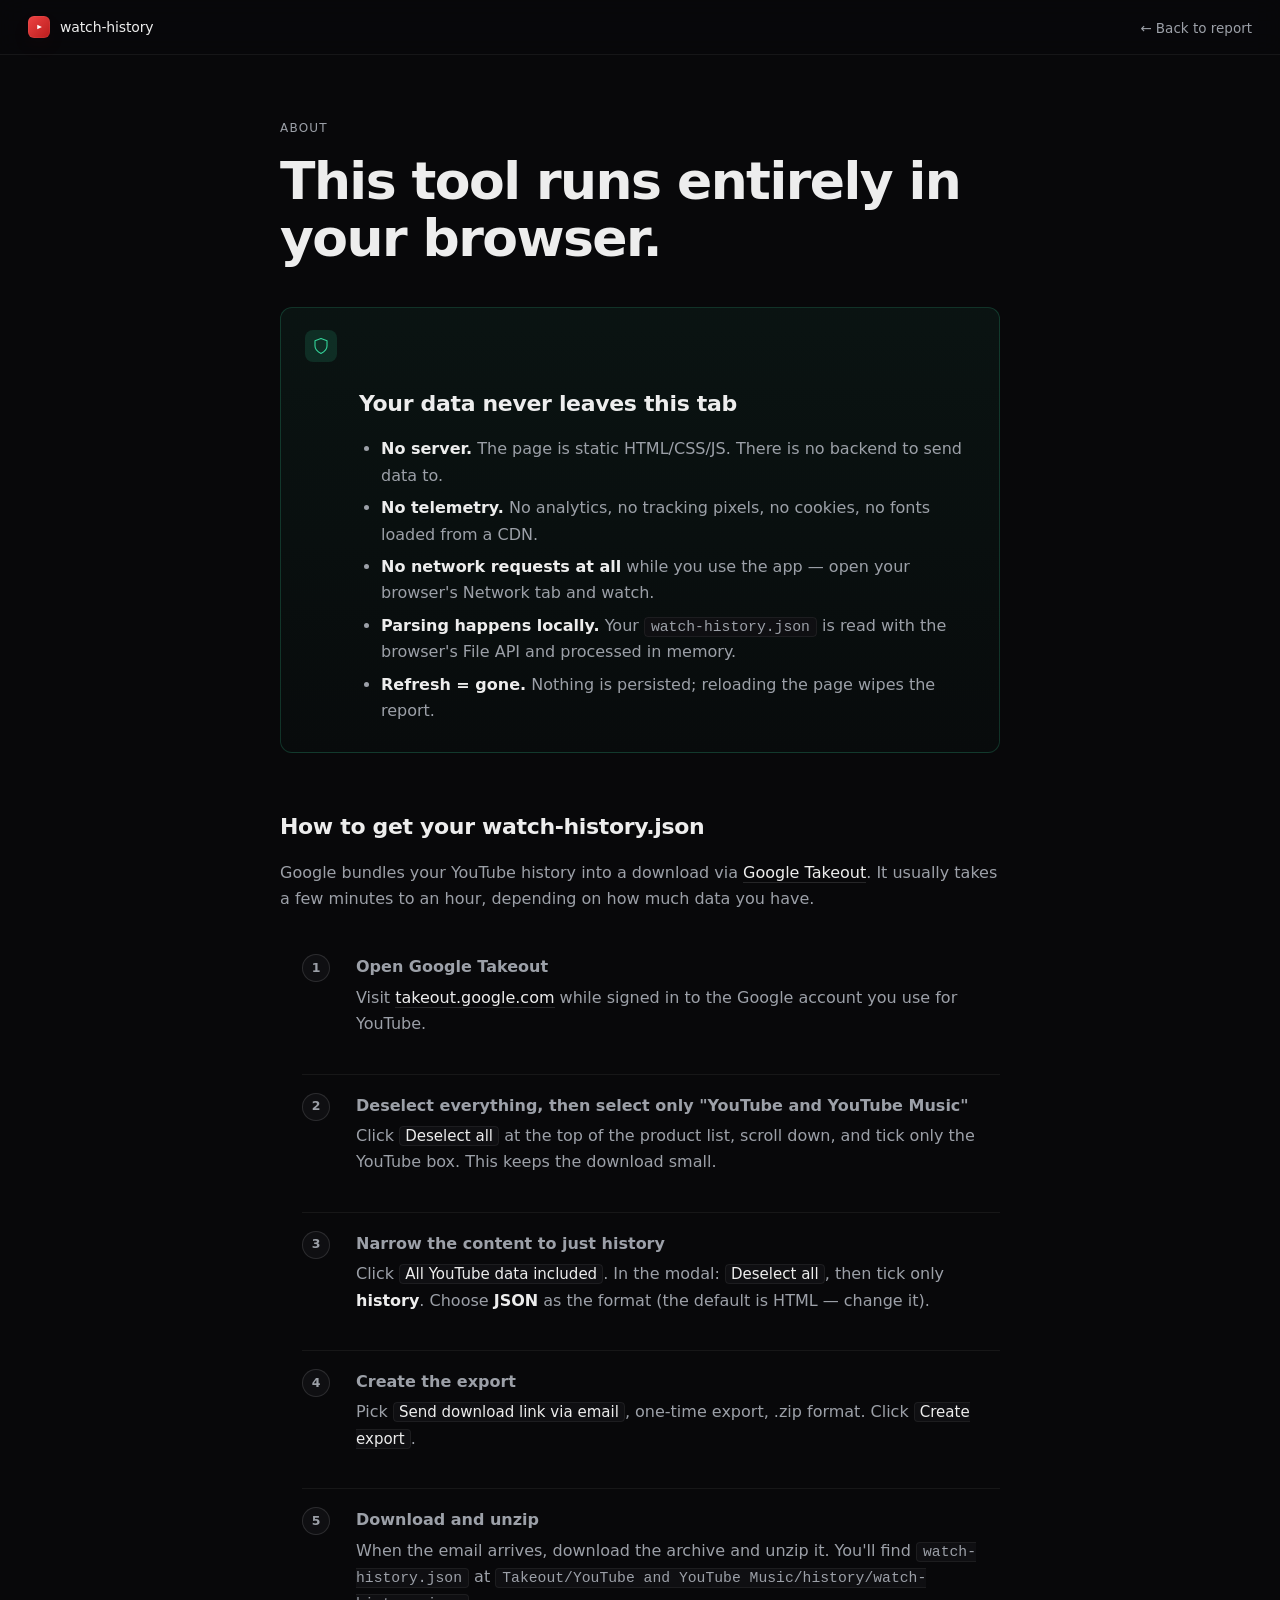
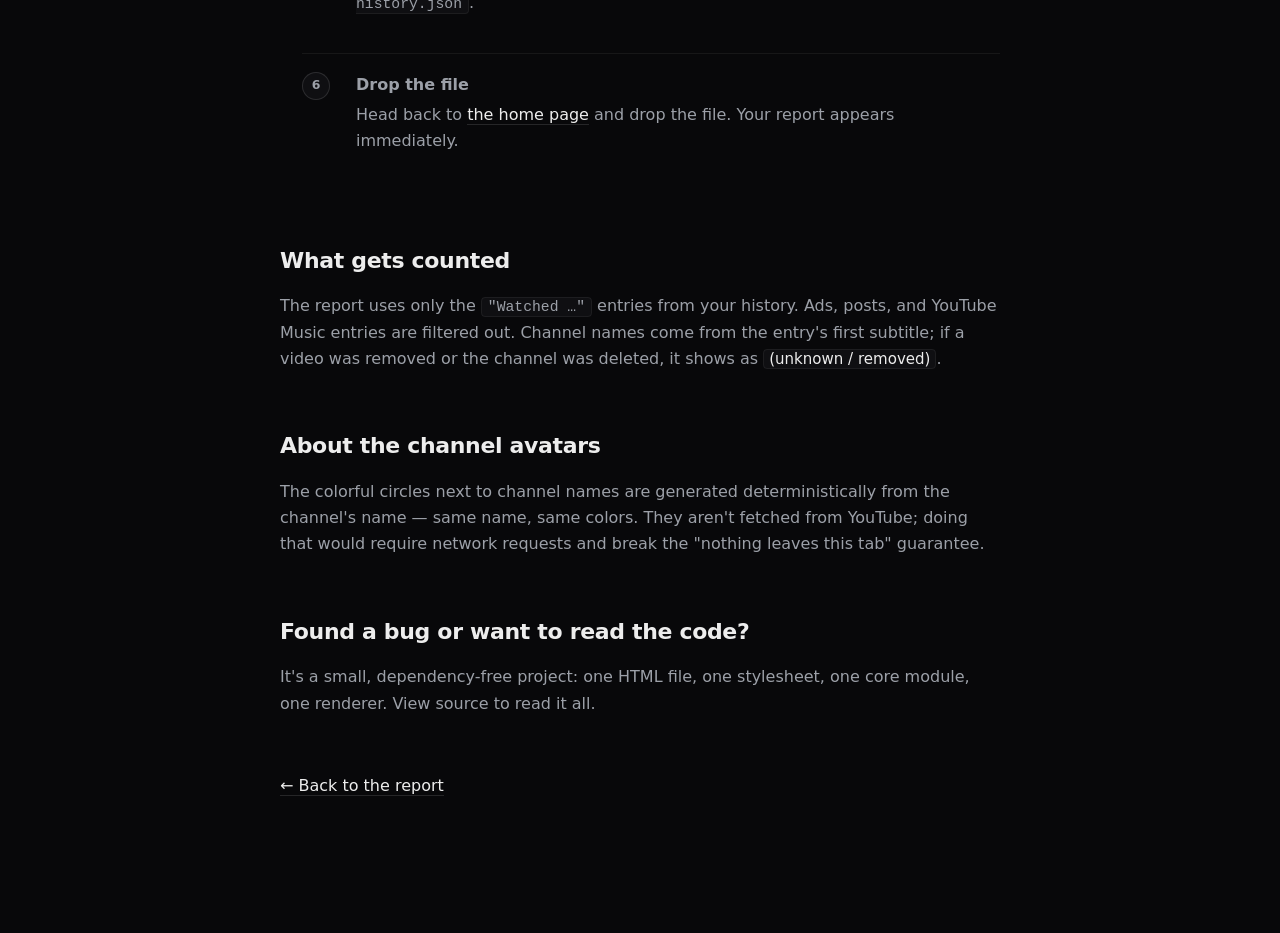
==== web/about.html @ 3d6350bc "refactor: split core from rendering, add web UI - core.js: pure stats logic (parseEntries, computeSt" ====
<!doctype html>
<html lang="en">
<head>
  <meta charset="utf-8" />
  <meta name="viewport" content="width=device-width, initial-scale=1, viewport-fit=cover" />
  <meta name="color-scheme" content="dark" />
  <title>About &amp; privacy — watch-history</title>
  <link rel="stylesheet" href="./styles.css" />
  <link rel="icon" href="data:image/svg+xml,%3Csvg xmlns='http://www.w3.org/2000/svg' viewBox='0 0 32 32'%3E%3Crect width='32' height='32' rx='8' fill='%23ef4444'/%3E%3Cpath d='M13 11l8 5-8 5z' fill='white'/%3E%3C/svg%3E" />
</head>
<body class="about-body">
  <header class="nav">
    <a class="brand" href="./index.html">
      <span class="brand-mark" aria-hidden="true"></span>
      <span class="brand-text">watch-history</span>
    </a>
    <nav>
      <a href="./index.html" class="nav-link">&larr; Back to report</a>
    </nav>
  </header>

  <main class="about-main">
    <article class="prose">
      <p class="eyebrow">About</p>
      <h1>This tool runs entirely in your browser.</h1>

      <section class="callout">
        <div class="callout-icon" aria-hidden="true">
          <svg viewBox="0 0 24 24" fill="none" stroke="currentColor" stroke-width="1.5" stroke-linecap="round" stroke-linejoin="round">
            <path d="M12 22s8-4 8-10V5l-8-3-8 3v7c0 6 8 10 8 10z" />
          </svg>
        </div>
        <div>
          <h2 class="callout-title">Your data never leaves this tab</h2>
          <ul class="callout-list">
            <li><strong>No server.</strong> The page is static HTML/CSS/JS. There is no backend to send data to.</li>
            <li><strong>No telemetry.</strong> No analytics, no tracking pixels, no cookies, no fonts loaded from a CDN.</li>
            <li><strong>No network requests at all</strong> while you use the app — open your browser's Network tab and watch.</li>
            <li><strong>Parsing happens locally.</strong> Your <code>watch-history.json</code> is read with the browser's File API and processed in memory.</li>
            <li><strong>Refresh = gone.</strong> Nothing is persisted; reloading the page wipes the report.</li>
          </ul>
        </div>
      </section>

      <h2 id="takeout">How to get your watch-history.json</h2>
      <p>Google bundles your YouTube history into a download via <a href="https://takeout.google.com/" target="_blank" rel="noopener noreferrer">Google Takeout</a>. It usually takes a few minutes to an hour, depending on how much data you have.</p>

      <ol class="steps">
        <li>
          <span class="step-num">1</span>
          <div>
            <h3>Open Google Takeout</h3>
            <p>Visit <a href="https://takeout.google.com/" target="_blank" rel="noopener noreferrer">takeout.google.com</a> while signed in to the Google account you use for YouTube.</p>
          </div>
        </li>
        <li>
          <span class="step-num">2</span>
          <div>
            <h3>Deselect everything, then select only "YouTube and YouTube Music"</h3>
            <p>Click <em>Deselect all</em> at the top of the product list, scroll down, and tick only the YouTube box. This keeps the download small.</p>
          </div>
        </li>
        <li>
          <span class="step-num">3</span>
          <div>
            <h3>Narrow the content to just history</h3>
            <p>Click <em>All YouTube data included</em>. In the modal: <em>Deselect all</em>, then tick only <strong>history</strong>. Choose <strong>JSON</strong> as the format (the default is HTML — change it).</p>
          </div>
        </li>
        <li>
          <span class="step-num">4</span>
          <div>
            <h3>Create the export</h3>
            <p>Pick <em>Send download link via email</em>, one-time export, .zip format. Click <em>Create export</em>.</p>
          </div>
        </li>
        <li>
          <span class="step-num">5</span>
          <div>
            <h3>Download and unzip</h3>
            <p>When the email arrives, download the archive and unzip it. You'll find <code>watch-history.json</code> at <code>Takeout/YouTube and YouTube Music/history/watch-history.json</code>.</p>
          </div>
        </li>
        <li>
          <span class="step-num">6</span>
          <div>
            <h3>Drop the file</h3>
            <p>Head back to <a href="./index.html">the home page</a> and drop the file. Your report appears immediately.</p>
          </div>
        </li>
      </ol>

      <h2>What gets counted</h2>
      <p>The report uses only the <code>"Watched …"</code> entries from your history. Ads, posts, and YouTube Music entries are filtered out. Channel names come from the entry's first subtitle; if a video was removed or the channel was deleted, it shows as <em>(unknown / removed)</em>.</p>

      <h2>About the channel avatars</h2>
      <p>The colorful circles next to channel names are generated deterministically from the channel's name — same name, same colors. They aren't fetched from YouTube; doing that would require network requests and break the "nothing leaves this tab" guarantee.</p>

      <h2>Found a bug or want to read the code?</h2>
      <p>It's a small, dependency-free project: one HTML file, one stylesheet, one core module, one renderer. View source to read it all.</p>

      <p class="back"><a href="./index.html">&larr; Back to the report</a></p>
    </article>
  </main>
</body>
</html>
---- web/styles.css ----
/* =========================================================================
   watch-history — dark, quiet, precise.
   ========================================================================= */

:root {
  --bg:           #08080a;
  --bg-elev:      #0f0f12;
  --bg-elev-2:    #15151a;
  --line:         rgba(255, 255, 255, 0.06);
  --line-strong:  rgba(255, 255, 255, 0.12);
  --text:         #ededed;
  --text-2:       #9ca0a8;
  --text-3:       #6a6e76;
  --accent:       #ef4444;
  --accent-soft:  rgba(239, 68, 68, 0.14);
  --accent-glow:  rgba(239, 68, 68, 0.40);
  --warm:         #f59e0b;
  --cool:         #60a5fa;
  --green:        #34d399;
  --radius-sm:    8px;
  --radius:       12px;
  --radius-lg:    18px;
  --ease:         cubic-bezier(0.22, 1, 0.36, 1);
  --ease-out:     cubic-bezier(0.16, 1, 0.3, 1);
  --font-sans:    -apple-system, "SF Pro Display", "Inter", system-ui, sans-serif;
  --font-mono:    "SF Mono", "JetBrains Mono", "Menlo", ui-monospace, monospace;
}

* { box-sizing: border-box; }
html, body { margin: 0; padding: 0; }
html { background: var(--bg); }
body {
  font-family: var(--font-sans);
  color: var(--text);
  background: var(--bg);
  -webkit-font-smoothing: antialiased;
  font-feature-settings: "ss01", "cv11";
  min-height: 100vh;
  overflow-x: hidden;
}
a { color: var(--text); text-decoration: none; border-bottom: 1px solid var(--line-strong); transition: border-color .15s var(--ease), color .15s var(--ease); }
a:hover { border-color: var(--text); color: white; }
code { font-family: var(--font-mono); font-size: 0.92em; background: var(--bg-elev); padding: 1px 6px; border-radius: 4px; border: 1px solid var(--line); }

/* =========================================================================
   Nav
   ========================================================================= */
.nav {
  position: sticky; top: 0; z-index: 50;
  display: flex; align-items: center; justify-content: space-between;
  padding: 16px 28px;
  background: color-mix(in oklab, var(--bg) 80%, transparent);
  -webkit-backdrop-filter: blur(14px) saturate(140%);
          backdrop-filter: blur(14px) saturate(140%);
  border-bottom: 1px solid var(--line);
}
.brand { display: flex; align-items: center; gap: 10px; border: 0; }
.brand:hover { color: white; }
.brand-mark {
  width: 22px; height: 22px; border-radius: 6px;
  background: linear-gradient(135deg, var(--accent) 0%, #b91c1c 100%);
  box-shadow: 0 0 0 1px rgba(255,255,255,0.05) inset, 0 8px 24px -8px var(--accent-glow);
  position: relative;
}
.brand-mark::after {
  content: ""; position: absolute; inset: 0;
  background: url("data:image/svg+xml;utf8,<svg xmlns='http://www.w3.org/2000/svg' viewBox='0 0 24 24'><path d='M9 8l8 4-8 4z' fill='white'/></svg>") center/14px no-repeat;
}
.brand-text { font-size: 14px; letter-spacing: -0.01em; font-weight: 500; color: var(--text); }
.nav-link { font-size: 13.5px; color: var(--text-2); border: 0; }
.nav-link:hover { color: var(--text); }

/* =========================================================================
   Landing
   ========================================================================= */
.landing {
  position: relative;
  min-height: calc(100vh - 56px);
  display: grid; place-items: center;
  padding: 60px 24px 80px;
  overflow: hidden;
}
.landing-inner {
  position: relative; z-index: 2;
  max-width: 640px; width: 100%;
  text-align: center;
  animation: fadeUp .8s var(--ease-out) both;
}
.eyebrow {
  font-size: 12px; letter-spacing: 0.1em; text-transform: uppercase;
  color: var(--text-3); margin: 0 0 20px;
  font-weight: 500;
}
.hero-title {
  font-size: clamp(40px, 6.5vw, 76px);
  line-height: 1.02;
  letter-spacing: -0.035em;
  font-weight: 600;
  margin: 0 0 22px;
  color: var(--text);
}
.hero-grad {
  background: linear-gradient(135deg, #fff 0%, #a3a3a3 60%, #525252 100%);
  -webkit-background-clip: text; background-clip: text;
  color: transparent;
}
.hero-sub {
  font-size: 17px; line-height: 1.55;
  color: var(--text-2);
  margin: 0 auto 40px; max-width: 460px;
}
.hint { font-size: 13.5px; color: var(--text-3); margin-top: 22px; }
.hint a { color: var(--text-2); border-color: var(--line-strong); }

.dropzone {
  position: relative;
  display: block;
  border-radius: var(--radius-lg);
  background: linear-gradient(180deg, rgba(255,255,255,0.025), rgba(255,255,255,0.005));
  border: 1px dashed var(--line-strong);
  padding: 44px 24px;
  cursor: pointer;
  transition: transform .35s var(--ease), border-color .25s var(--ease), background .25s var(--ease);
  overflow: hidden;
  isolation: isolate;
}
.dropzone:hover, .dropzone:focus-visible { outline: none; border-color: rgba(255,255,255,0.22); transform: translateY(-2px); background: linear-gradient(180deg, rgba(255,255,255,0.04), rgba(255,255,255,0.01)); }
.dropzone.is-active { border-color: var(--accent); background: linear-gradient(180deg, var(--accent-soft), rgba(239,68,68,0.03)); transform: translateY(-2px); }
.dropzone-inner { display: flex; flex-direction: column; align-items: center; gap: 14px; position: relative; z-index: 2; }
.dropzone-icon {
  width: 44px; height: 44px; border-radius: 12px;
  display: grid; place-items: center;
  background: var(--bg-elev-2);
  border: 1px solid var(--line);
  color: var(--text-2);
  transition: color .2s var(--ease), border-color .2s var(--ease), background .2s var(--ease);
}
.dropzone:hover .dropzone-icon, .dropzone.is-active .dropzone-icon { color: var(--accent); border-color: var(--accent); }
.dropzone-icon svg { width: 22px; height: 22px; }
.dropzone-text { display: flex; flex-direction: column; align-items: center; gap: 4px; }
.dropzone-text strong { font-weight: 500; font-size: 15px; color: var(--text); }
.dropzone-text span { font-size: 13.5px; color: var(--text-3); }

.dropzone-glow {
  position: absolute; inset: 0;
  background: radial-gradient(600px circle at var(--mx, 50%) var(--my, 50%), var(--accent-soft), transparent 50%);
  opacity: 0; transition: opacity .35s var(--ease);
  pointer-events: none; z-index: 1;
}
.dropzone:hover .dropzone-glow, .dropzone.is-active .dropzone-glow { opacity: 1; }

.landing-bg {
  position: absolute; inset: 0; z-index: 1;
  background:
    radial-gradient(800px 600px at 50% -10%, rgba(239,68,68,0.18), transparent 60%),
    radial-gradient(700px 500px at 50% 110%, rgba(96,165,250,0.10), transparent 60%);
  pointer-events: none;
}

/* =========================================================================
   Loading
   ========================================================================= */
.loading {
  min-height: 60vh;
  display: grid; place-items: center;
  gap: 18px;
  color: var(--text-2);
}
.spinner {
  width: 28px; height: 28px;
  border-radius: 50%;
  border: 2px solid var(--line-strong);
  border-top-color: var(--accent);
  animation: spin 0.9s linear infinite;
}
@keyframes spin { to { transform: rotate(360deg); } }

/* =========================================================================
   Full-page drag overlay
   ========================================================================= */
.drag-overlay {
  position: fixed; inset: 12px; z-index: 100;
  border-radius: var(--radius-lg);
  border: 2px dashed var(--accent);
  background: rgba(239, 68, 68, 0.06);
  -webkit-backdrop-filter: blur(2px); backdrop-filter: blur(2px);
  display: grid; place-items: center;
  pointer-events: none;
  opacity: 0;
  transition: opacity .18s var(--ease);
}
.drag-overlay.is-on { opacity: 1; pointer-events: all; }
.drag-overlay-inner { text-align: center; display: flex; flex-direction: column; align-items: center; gap: 18px; }
.drag-overlay-inner p { font-size: 18px; letter-spacing: -0.01em; color: var(--text); margin: 0; }
.drag-overlay-ring {
  width: 54px; height: 54px;
  border-radius: 50%;
  border: 2px solid var(--accent);
  position: relative;
}
.drag-overlay-ring::before, .drag-overlay-ring::after {
  content: ""; position: absolute; inset: -6px; border-radius: 50%;
  border: 2px solid var(--accent); opacity: 0.4;
  animation: pulse 1.6s var(--ease) infinite;
}
.drag-overlay-ring::after { animation-delay: 0.8s; }
@keyframes pulse {
  0%   { transform: scale(0.85); opacity: 0.5; }
  100% { transform: scale(1.6);  opacity: 0;   }
}

/* =========================================================================
   Report
   ========================================================================= */
.report {
  max-width: 1180px; margin: 0 auto;
  padding: 56px 28px 96px;
}
.report-header {
  display: flex; align-items: flex-end; justify-content: space-between;
  gap: 24px; margin-bottom: 40px;
  flex-wrap: wrap;
}
.report-title {
  font-size: clamp(26px, 4vw, 38px);
  letter-spacing: -0.025em;
  font-weight: 600;
  margin: 0;
  color: var(--text);
}
.ghost-btn {
  background: transparent;
  color: var(--text-2);
  border: 1px solid var(--line-strong);
  border-radius: var(--radius-sm);
  padding: 9px 14px;
  font-size: 13px;
  font-family: inherit;
  cursor: pointer;
  transition: all .18s var(--ease);
}
.ghost-btn:hover { color: var(--text); border-color: rgba(255,255,255,0.25); background: var(--bg-elev); }

.summary {
  display: grid;
  grid-template-columns: repeat(4, 1fr);
  gap: 14px;
  margin-bottom: 64px;
}
@media (max-width: 760px) { .summary { grid-template-columns: repeat(2, 1fr); } }

.stat {
  background: var(--bg-elev);
  border: 1px solid var(--line);
  border-radius: var(--radius);
  padding: 22px 22px 20px;
  position: relative; overflow: hidden;
  transition: border-color .2s var(--ease), transform .35s var(--ease);
}
.stat:hover { border-color: var(--line-strong); transform: translateY(-2px); }
.stat-label {
  font-size: 12px; color: var(--text-3);
  text-transform: uppercase; letter-spacing: 0.08em;
  margin: 0 0 12px;
}
.stat-value {
  font-size: clamp(28px, 3.4vw, 38px);
  font-weight: 600; letter-spacing: -0.02em;
  font-variant-numeric: tabular-nums;
  color: var(--text);
  line-height: 1;
}
.stat-unit { font-size: 14px; color: var(--text-3); margin-left: 6px; font-weight: 400; letter-spacing: 0; }
.stat-sub { font-size: 12.5px; color: var(--text-3); margin: 10px 0 0; }

/* Block */
.block { margin-bottom: 72px; }
.block-title {
  font-size: 20px; font-weight: 600; letter-spacing: -0.015em;
  margin: 0 0 4px;
}
.block-sub { color: var(--text-3); font-size: 13.5px; margin: 0 0 22px; }

.two-col { display: grid; grid-template-columns: 1fr 1fr; gap: 32px; margin-bottom: 0; }
@media (max-width: 880px) { .two-col { grid-template-columns: 1fr; } }

/* =========================================================================
   Year × month grid
   ========================================================================= */
.ym-grid {
  display: grid;
  grid-template-columns: 60px repeat(12, 1fr) 70px;
  gap: 4px;
  font-variant-numeric: tabular-nums;
  font-size: 12px;
}
.ym-cell {
  aspect-ratio: 1;
  border-radius: 5px;
  display: grid; place-items: center;
  color: rgba(255,255,255,0.85);
  background: rgba(255,255,255,0.02);
  border: 1px solid var(--line);
  cursor: default;
  transition: transform .15s var(--ease), border-color .15s var(--ease);
  min-height: 36px;
}
.ym-cell:hover { transform: scale(1.06); border-color: var(--line-strong); z-index: 2; position: relative; }
.ym-cell.empty { color: var(--text-3); opacity: 0.4; }
.ym-label, .ym-month, .ym-total {
  display: grid; place-items: center;
  color: var(--text-3); font-weight: 500;
}
.ym-label { justify-content: start; font-weight: 600; color: var(--text-2); }
.ym-total { color: var(--text); font-weight: 600; }

/* =========================================================================
   Daily heatmap (GitHub-style)
   ========================================================================= */
.heatmap-wrap { overflow-x: auto; padding-bottom: 6px; }
.heatmap {
  display: inline-grid;
  grid-template-columns: 28px repeat(var(--weeks, 53), 12px);
  grid-auto-rows: 12px;
  gap: 3px;
  font-size: 10px;
}
.heatmap-month-row { display: contents; }
.heatmap-month-label {
  grid-row: 1;
  color: var(--text-3);
  font-size: 10px;
  text-align: left;
  padding-bottom: 4px;
  height: 14px;
}
.heatmap-day-label {
  color: var(--text-3);
  font-size: 10px;
  display: grid; align-items: center;
  padding-right: 6px;
}
.heatmap-cell {
  border-radius: 2px;
  background: var(--line);
  transition: transform .12s var(--ease), filter .12s var(--ease);
  cursor: default;
}
.heatmap-cell:hover { transform: scale(1.7); z-index: 2; position: relative; filter: brightness(1.3); }
.heatmap-cell.empty { background: rgba(255,255,255,0.025); }
.heatmap-cell.l1 { background: rgba(239, 68, 68, 0.25); }
.heatmap-cell.l2 { background: rgba(239, 68, 68, 0.50); }
.heatmap-cell.l3 { background: rgba(239, 68, 68, 0.75); }
.heatmap-cell.l4 { background: rgba(239, 68, 68, 1.00); box-shadow: 0 0 8px -2px var(--accent-glow); }

.heatmap-legend {
  display: flex; align-items: center; gap: 10px;
  margin-top: 14px;
  font-size: 12px; color: var(--text-3);
}
.heatmap-legend-cells { display: flex; gap: 3px; }
.heatmap-legend-cells > span { width: 12px; height: 12px; border-radius: 2px; }

/* =========================================================================
   Hour × DoW
   ========================================================================= */
.hourdow-wrap { overflow-x: auto; }
.hourdow {
  display: inline-grid;
  grid-template-columns: 36px repeat(24, 22px);
  grid-auto-rows: 22px;
  gap: 3px;
}
.hourdow-cell {
  border-radius: 3px;
  background: var(--line);
  transition: transform .12s var(--ease);
  cursor: default;
  position: relative;
}
.hourdow-cell.empty { background: rgba(255,255,255,0.025); }
.hourdow-cell.l1 { background: rgba(239, 68, 68, 0.25); }
.hourdow-cell.l2 { background: rgba(239, 68, 68, 0.50); }
.hourdow-cell.l3 { background: rgba(239, 68, 68, 0.75); }
.hourdow-cell.l4 { background: rgba(239, 68, 68, 1.00); box-shadow: 0 0 8px -2px var(--accent-glow); }
.hourdow-cell:hover { transform: scale(1.25); z-index: 2; }
.hourdow-label, .hourdow-hour {
  color: var(--text-3); font-size: 10.5px;
  display: grid; place-items: center;
}
.hourdow-label { justify-content: end; padding-right: 8px; }

/* =========================================================================
   Channel list
   ========================================================================= */
.channel-list { list-style: none; padding: 0; margin: 0; display: flex; flex-direction: column; gap: 6px; }
.channel-row {
  display: grid;
  grid-template-columns: 28px 1fr auto;
  gap: 14px;
  align-items: center;
  padding: 10px 12px;
  border-radius: 10px;
  background: transparent;
  transition: background .15s var(--ease);
  position: relative;
}
.channel-row:hover { background: var(--bg-elev); }
.avatar {
  width: 28px; height: 28px; border-radius: 50%;
  display: grid; place-items: center;
  font-size: 11px; font-weight: 600; letter-spacing: 0.02em;
  color: white;
  flex-shrink: 0;
  box-shadow: 0 0 0 1px rgba(255,255,255,0.06) inset;
}
.channel-meta { min-width: 0; display: flex; flex-direction: column; gap: 4px; }
.channel-name {
  font-size: 13.5px;
  white-space: nowrap; overflow: hidden; text-overflow: ellipsis;
  color: var(--text);
}
.channel-name a { color: inherit; border: 0; }
.channel-name a:hover { color: white; }
.channel-bar {
  height: 4px; border-radius: 2px;
  background: var(--line);
  overflow: hidden;
}
.channel-bar-fill {
  display: block; height: 100%;
  background: linear-gradient(90deg, var(--accent), #fb923c);
  border-radius: 2px;
  width: 0;
  transition: width .8s var(--ease-out);
}
.channel-count {
  font-variant-numeric: tabular-nums;
  font-size: 13px;
  color: var(--text-2);
  font-weight: 500;
}

/* =========================================================================
   Rewatched list
   ========================================================================= */
.rewatched-list { list-style: none; padding: 0; margin: 0; display: flex; flex-direction: column; gap: 4px; }
.rewatched-row {
  display: grid;
  grid-template-columns: 40px 28px 1fr auto;
  align-items: center;
  gap: 14px;
  padding: 10px 12px;
  border-radius: 10px;
  transition: background .15s var(--ease);
}
.rewatched-row:hover { background: var(--bg-elev); }
.rewatched-count {
  font-variant-numeric: tabular-nums;
  font-size: 16px; font-weight: 600;
  color: var(--text);
  text-align: right;
}
.rewatched-meta { min-width: 0; }
.rewatched-title {
  font-size: 13.5px;
  white-space: nowrap; overflow: hidden; text-overflow: ellipsis;
  color: var(--text);
}
.rewatched-title a { color: inherit; border: 0; }
.rewatched-title a:hover { color: white; }
.rewatched-channel {
  font-size: 12px; color: var(--text-3);
  margin-top: 2px;
  white-space: nowrap; overflow: hidden; text-overflow: ellipsis;
}
.rewatched-span {
  font-size: 11.5px; color: var(--text-3);
  font-variant-numeric: tabular-nums;
  white-space: nowrap;
}

/* =========================================================================
   Play buckets
   ========================================================================= */
.play-buckets { display: flex; flex-direction: column; gap: 10px; }
.bucket-row {
  display: grid;
  grid-template-columns: 200px 1fr 90px;
  gap: 18px;
  align-items: center;
  padding: 12px 14px;
  background: var(--bg-elev);
  border: 1px solid var(--line);
  border-radius: 10px;
  transition: border-color .2s var(--ease);
}
.bucket-row:hover { border-color: var(--line-strong); }
.bucket-label { font-size: 13.5px; color: var(--text); }
.bucket-bar {
  height: 8px; border-radius: 4px; background: var(--line);
  overflow: hidden; position: relative;
}
.bucket-bar-fill {
  position: absolute; inset: 0; right: auto;
  background: linear-gradient(90deg, var(--accent), #fb923c);
  border-radius: 4px;
  width: 0;
  transition: width 1s var(--ease-out);
}
.bucket-num { text-align: right; font-variant-numeric: tabular-nums; font-size: 13px; color: var(--text-2); }
.bucket-num strong { color: var(--text); font-weight: 600; }
@media (max-width: 700px) {
  .bucket-row { grid-template-columns: 1fr 80px; }
  .bucket-bar { grid-column: 1 / -1; order: 3; }
  .bucket-label { order: 1; }
  .bucket-num { order: 2; }
}

/* =========================================================================
   Extras
   ========================================================================= */
.extras {
  display: grid;
  grid-template-columns: repeat(auto-fit, minmax(220px, 1fr));
  gap: 14px;
}
.extra {
  padding: 18px 20px;
  background: var(--bg-elev);
  border: 1px solid var(--line);
  border-radius: var(--radius);
}
.extra-label { font-size: 12px; color: var(--text-3); text-transform: uppercase; letter-spacing: 0.08em; margin: 0 0 10px; }
.extra-value { font-size: 22px; font-weight: 600; letter-spacing: -0.015em; font-variant-numeric: tabular-nums; }
.extra-sub { font-size: 12px; color: var(--text-3); margin-top: 4px; }

/* =========================================================================
   Footer
   ========================================================================= */
.report-footer { text-align: center; color: var(--text-3); font-size: 12.5px; padding: 24px 0 0; border-top: 1px solid var(--line); margin-top: 48px; }
.report-footer a { color: var(--text-2); border: 0; }
.report-footer a:hover { color: var(--text); }

/* =========================================================================
   Reveal-on-mount animation (staggered)
   ========================================================================= */
.reveal { opacity: 0; transform: translateY(12px); animation: fadeUp .7s var(--ease-out) forwards; }
.reveal:nth-child(1) { animation-delay: 0.00s; }
.reveal:nth-child(2) { animation-delay: 0.07s; }
.reveal:nth-child(3) { animation-delay: 0.14s; }
.reveal:nth-child(4) { animation-delay: 0.21s; }
.reveal:nth-child(5) { animation-delay: 0.28s; }
.reveal:nth-child(6) { animation-delay: 0.35s; }
.reveal:nth-child(7) { animation-delay: 0.42s; }
.reveal:nth-child(8) { animation-delay: 0.49s; }
.reveal:nth-child(9) { animation-delay: 0.56s; }
.reveal:nth-child(10){ animation-delay: 0.63s; }

@keyframes fadeUp {
  from { opacity: 0; transform: translateY(12px); }
  to   { opacity: 1; transform: translateY(0);    }
}

@media (prefers-reduced-motion: reduce) {
  .reveal, .landing-inner { animation: none !important; opacity: 1; transform: none; }
  .spinner { animation-duration: 2s; }
  .drag-overlay-ring::before, .drag-overlay-ring::after { animation: none; }
  * { transition-duration: 0.01ms !important; }
}

/* =========================================================================
   Tooltip
   ========================================================================= */
.tip {
  position: fixed; z-index: 200;
  pointer-events: none;
  background: var(--bg-elev-2);
  color: var(--text);
  border: 1px solid var(--line-strong);
  border-radius: 8px;
  padding: 8px 10px;
  font-size: 12px;
  font-variant-numeric: tabular-nums;
  box-shadow: 0 16px 40px -12px rgba(0,0,0,0.6);
  opacity: 0;
  transform: translate(-50%, -130%);
  transition: opacity .12s var(--ease);
  white-space: nowrap;
}
.tip.is-on { opacity: 1; }

/* =========================================================================
   About page
   ========================================================================= */
.about-body { background: var(--bg); }
.about-main { padding: 64px 28px 120px; }
.prose {
  max-width: 720px; margin: 0 auto;
  color: var(--text);
  font-size: 16px; line-height: 1.65;
}
.prose h1 {
  font-size: clamp(34px, 5vw, 52px);
  letter-spacing: -0.03em; font-weight: 600;
  line-height: 1.1; margin: 0 0 40px;
}
.prose h2 {
  font-size: 22px; font-weight: 600; letter-spacing: -0.015em;
  margin: 56px 0 14px;
}
.prose h3 { font-size: 16px; font-weight: 600; margin: 0 0 4px; }
.prose p { color: var(--text-2); margin: 0 0 14px; }
.prose ul, .prose ol { color: var(--text-2); padding-left: 22px; }
.prose li { margin: 4px 0; }
.prose strong { color: var(--text); font-weight: 600; }
.prose em { color: var(--text); font-style: normal; background: var(--bg-elev); padding: 0 5px; border-radius: 4px; border: 1px solid var(--line); font-size: 0.94em; }
.prose .back { margin-top: 56px; }

.callout {
  display: grid; grid-template-columns: 36px 1fr; gap: 18px;
  background: linear-gradient(180deg, rgba(52, 211, 153, 0.06), rgba(52, 211, 153, 0.02));
  border: 1px solid rgba(52, 211, 153, 0.20);
  border-radius: var(--radius);
  padding: 22px 24px;
  margin: 32px 0 40px;
}
.callout-icon {
  width: 32px; height: 32px; border-radius: 8px;
  background: rgba(52, 211, 153, 0.14);
  display: grid; place-items: center;
  color: var(--green);
}
.callout-icon svg { width: 18px; height: 18px; }
.callout-title { margin: 0 0 10px; font-size: 17px; font-weight: 600; }
.callout-list { margin: 0; padding-left: 18px; }
.callout-list li { margin: 6px 0; }

.steps { list-style: none; padding: 0; counter-reset: step; margin: 24px 0; }
.steps > li {
  display: grid; grid-template-columns: 36px 1fr;
  gap: 18px;
  padding: 18px 0;
  border-top: 1px solid var(--line);
}
.steps > li:first-child { border-top: 0; }
.step-num {
  width: 28px; height: 28px; border-radius: 50%;
  display: grid; place-items: center;
  border: 1px solid var(--line-strong);
  background: var(--bg-elev);
  font-size: 12.5px; font-weight: 600;
  color: var(--text-2);
  font-variant-numeric: tabular-nums;
}
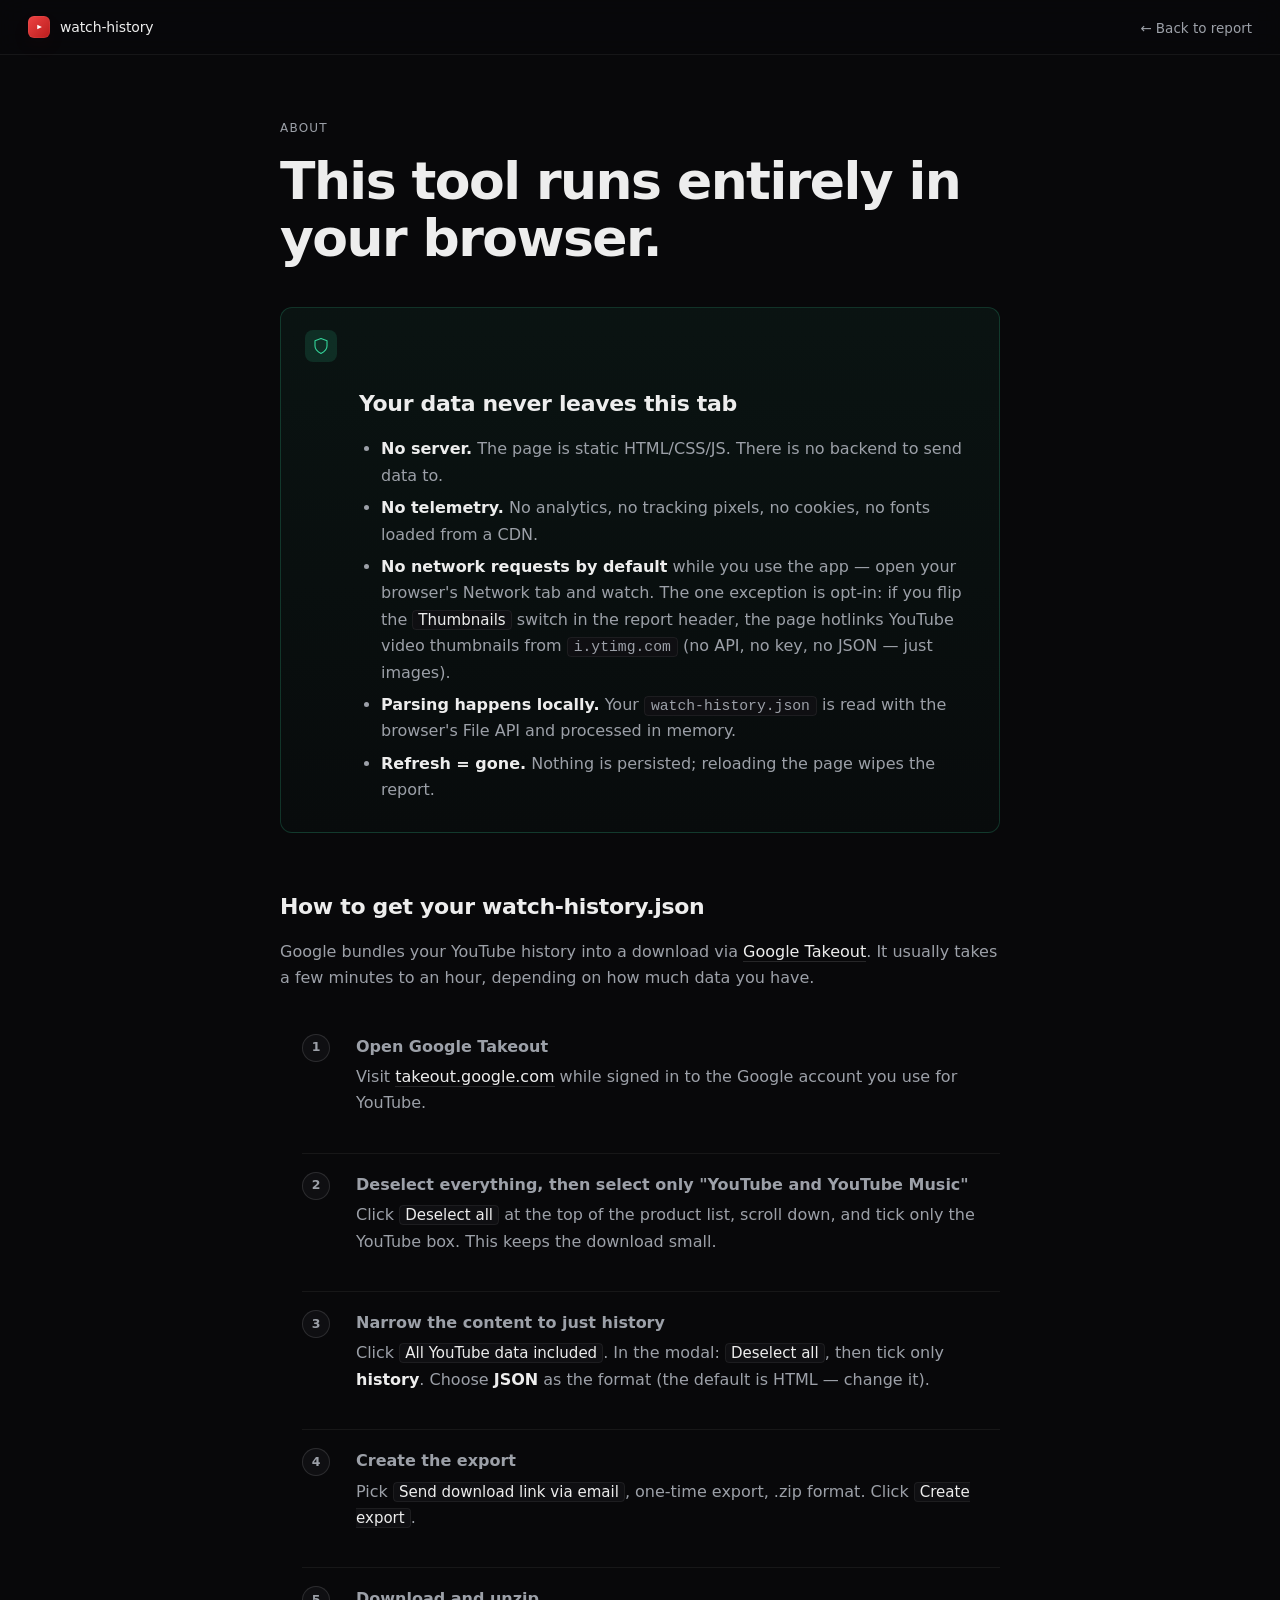
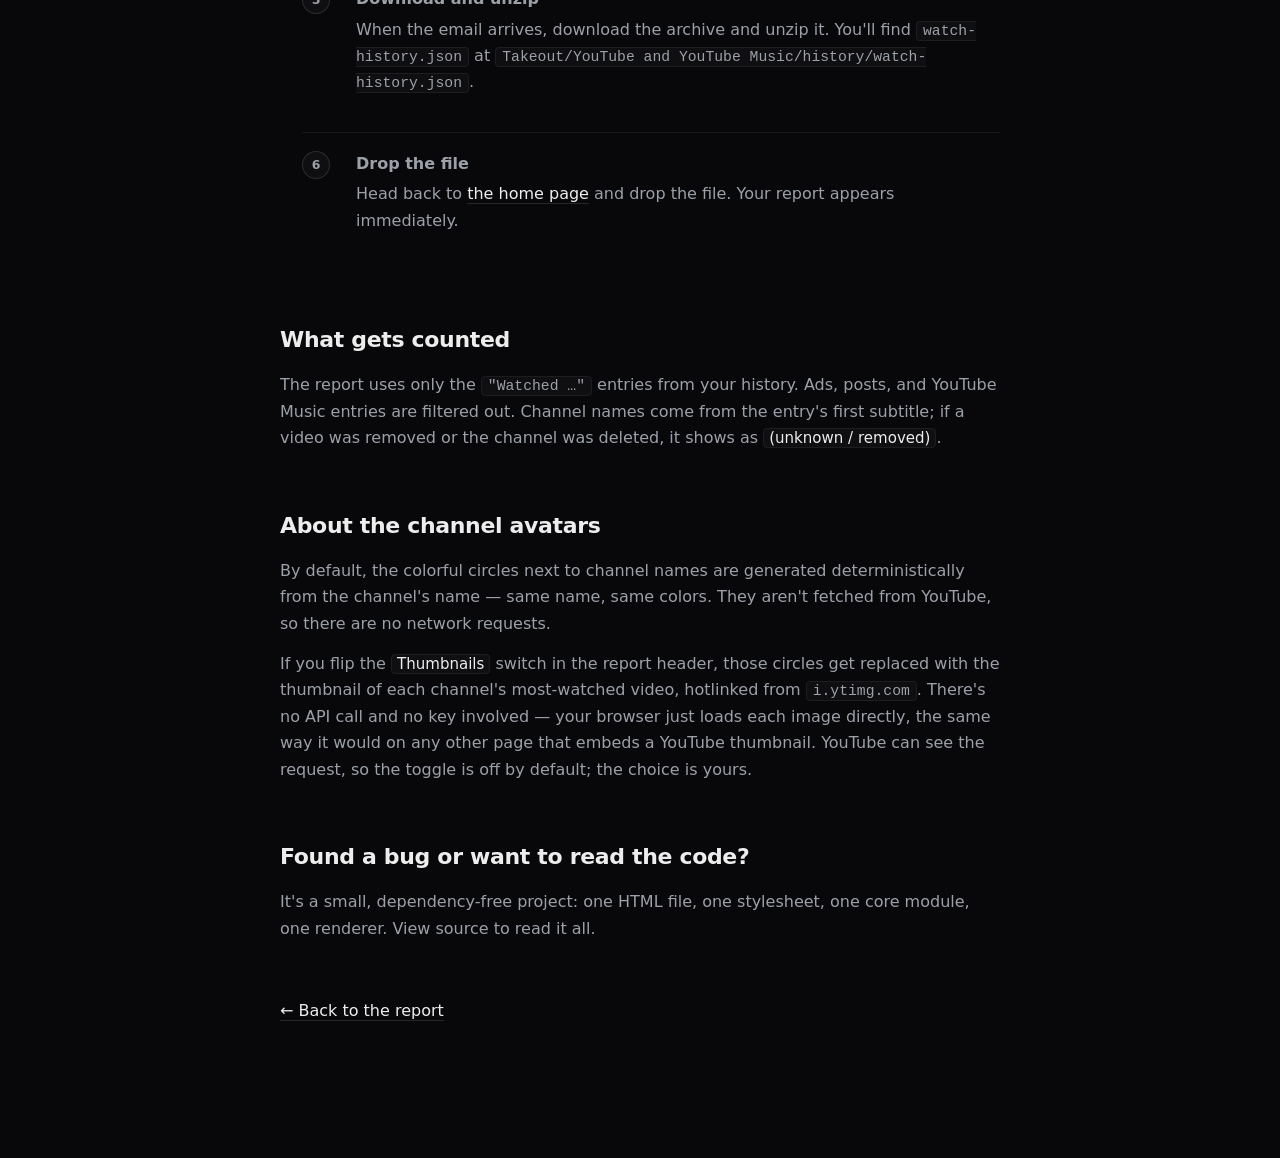
==== commit 0050a9bb: "feat(web): opt-in thumbnail toggle (off by default) Channel-avatar thumbnails (hotlinked from i.ytim" ====
--- a/web/about.html
+++ b/web/about.html
@@ -35,7 +35,7 @@
           <ul class="callout-list">
             <li><strong>No server.</strong> The page is static HTML/CSS/JS. There is no backend to send data to.</li>
             <li><strong>No telemetry.</strong> No analytics, no tracking pixels, no cookies, no fonts loaded from a CDN.</li>
-            <li><strong>No network requests at all</strong> while you use the app — open your browser's Network tab and watch.</li>
+            <li><strong>No network requests by default</strong> while you use the app — open your browser's Network tab and watch. The one exception is opt-in: if you flip the <em>Thumbnails</em> switch in the report header, the page hotlinks YouTube video thumbnails from <code>i.ytimg.com</code> (no API, no key, no JSON — just images).</li>
             <li><strong>Parsing happens locally.</strong> Your <code>watch-history.json</code> is read with the browser's File API and processed in memory.</li>
             <li><strong>Refresh = gone.</strong> Nothing is persisted; reloading the page wipes the report.</li>
           </ul>
@@ -94,7 +94,8 @@
       <p>The report uses only the <code>"Watched …"</code> entries from your history. Ads, posts, and YouTube Music entries are filtered out. Channel names come from the entry's first subtitle; if a video was removed or the channel was deleted, it shows as <em>(unknown / removed)</em>.</p>
 
       <h2>About the channel avatars</h2>
-      <p>The colorful circles next to channel names are generated deterministically from the channel's name — same name, same colors. They aren't fetched from YouTube; doing that would require network requests and break the "nothing leaves this tab" guarantee.</p>
+      <p>By default, the colorful circles next to channel names are generated deterministically from the channel's name — same name, same colors. They aren't fetched from YouTube, so there are no network requests.</p>
+      <p>If you flip the <em>Thumbnails</em> switch in the report header, those circles get replaced with the thumbnail of each channel's most-watched video, hotlinked from <code>i.ytimg.com</code>. There's no API call and no key involved — your browser just loads each image directly, the same way it would on any other page that embeds a YouTube thumbnail. YouTube can see the request, so the toggle is off by default; the choice is yours.</p>
 
       <h2>Found a bug or want to read the code?</h2>
       <p>It's a small, dependency-free project: one HTML file, one stylesheet, one core module, one renderer. View source to read it all.</p>
--- a/web/styles.css
+++ b/web/styles.css
@@ -28,6 +28,7 @@
 
 * { box-sizing: border-box; }
 html, body { margin: 0; padding: 0; }
+[hidden] { display: none !important; } /* beat class selectors below */
 html { background: var(--bg); }
 body {
   font-family: var(--font-sans);
@@ -141,6 +142,17 @@
 .dropzone-text strong { font-weight: 500; font-size: 15px; color: var(--text); }
 .dropzone-text span { font-size: 13.5px; color: var(--text-3); }
 
+/* Hide the file input visually but keep it interactable so the label
+   can natively forward clicks. `hidden`/`display:none` breaks the
+   picker in some browsers, especially Safari. */
+.visually-hidden {
+  position: absolute !important;
+  width: 1px; height: 1px;
+  padding: 0; margin: -1px;
+  overflow: hidden; clip: rect(0,0,0,0);
+  white-space: nowrap; border: 0;
+}
+
 .dropzone-glow {
   position: absolute; inset: 0;
   background: radial-gradient(600px circle at var(--mx, 50%) var(--my, 50%), var(--accent-soft), transparent 50%);
@@ -241,6 +253,55 @@
 }
 .ghost-btn:hover { color: var(--text); border-color: rgba(255,255,255,0.25); background: var(--bg-elev); }
 
+.report-actions {
+  display: flex; align-items: center; gap: 14px;
+  flex-wrap: wrap;
+}
+.toggle {
+  display: inline-flex; align-items: center; gap: 8px;
+  cursor: pointer;
+  user-select: none;
+  font-size: 13px;
+  color: var(--text-2);
+}
+.toggle:hover { color: var(--text); }
+.toggle-input {
+  position: absolute;
+  opacity: 0; pointer-events: none;
+  width: 0; height: 0;
+}
+.toggle-track {
+  position: relative;
+  width: 34px; height: 20px;
+  border-radius: 999px;
+  background: var(--line);
+  border: 1px solid var(--line-strong);
+  transition: background .18s var(--ease), border-color .18s var(--ease);
+  flex-shrink: 0;
+}
+.toggle-thumb {
+  position: absolute;
+  top: 1px; left: 1px;
+  width: 16px; height: 16px;
+  border-radius: 50%;
+  background: var(--text-2);
+  transition: transform .18s var(--ease), background .18s var(--ease);
+  box-shadow: 0 1px 2px rgba(0,0,0,0.4);
+}
+.toggle-input:checked + .toggle-track {
+  background: var(--accent);
+  border-color: var(--accent);
+}
+.toggle-input:checked + .toggle-track .toggle-thumb {
+  transform: translateX(14px);
+  background: white;
+}
+.toggle-input:focus-visible + .toggle-track {
+  outline: 2px solid var(--accent);
+  outline-offset: 2px;
+}
+.toggle-label { white-space: nowrap; }
+
 .summary {
   display: grid;
   grid-template-columns: repeat(4, 1fr);
@@ -288,6 +349,11 @@
    Year × month grid
    ========================================================================= */
 .ym-grid {
+  display: flex;
+  flex-direction: column;
+  gap: 14px;
+}
+.ym-grid-inner {
   display: grid;
   grid-template-columns: 60px repeat(12, 1fr) 70px;
   gap: 4px;
@@ -413,6 +479,15 @@
   color: white;
   flex-shrink: 0;
   box-shadow: 0 0 0 1px rgba(255,255,255,0.06) inset;
+  position: relative;
+  overflow: hidden;
+}
+.avatar-initials { grid-area: 1 / 1; }
+.avatar-img {
+  grid-area: 1 / 1;
+  width: 100%; height: 100%;
+  object-fit: cover;
+  display: block;
 }
 .channel-meta { min-width: 0; display: flex; flex-direction: column; gap: 4px; }
 .channel-name {
@@ -483,19 +558,36 @@
 /* =========================================================================
    Play buckets
    ========================================================================= */
-.play-buckets { display: flex; flex-direction: column; gap: 10px; }
+.play-master-detail {
+  display: grid;
+  grid-template-columns: minmax(0, 1fr) minmax(0, 1.1fr);
+  gap: 18px;
+  align-items: start;
+}
+.play-master {
+  list-style: none; margin: 0; padding: 0;
+  display: flex; flex-direction: column; gap: 10px;
+}
 .bucket-row {
   display: grid;
-  grid-template-columns: 200px 1fr 90px;
+  grid-template-columns: 180px 1fr 150px;
   gap: 18px;
   align-items: center;
   padding: 12px 14px;
   background: var(--bg-elev);
   border: 1px solid var(--line);
   border-radius: 10px;
-  transition: border-color .2s var(--ease);
+  cursor: pointer;
+  transition: border-color .2s var(--ease), background .2s var(--ease), transform .15s var(--ease);
 }
 .bucket-row:hover { border-color: var(--line-strong); }
+.bucket-row:focus-visible { outline: 2px solid var(--accent); outline-offset: 2px; }
+.bucket-row.is-selected {
+  border-color: var(--accent);
+  background: linear-gradient(90deg, rgba(239,68,68,0.08), transparent 60%);
+}
+.bucket-row.is-empty { cursor: default; opacity: 0.55; }
+.bucket-row.is-empty:hover { border-color: var(--line); }
 .bucket-label { font-size: 13.5px; color: var(--text); }
 .bucket-bar {
   height: 8px; border-radius: 4px; background: var(--line);
@@ -510,8 +602,67 @@
 }
 .bucket-num { text-align: right; font-variant-numeric: tabular-nums; font-size: 13px; color: var(--text-2); }
 .bucket-num strong { color: var(--text); font-weight: 600; }
+
+.play-detail {
+  background: var(--bg-elev);
+  border: 1px solid var(--line);
+  border-radius: 12px;
+  padding: 16px;
+  position: sticky; top: 16px;
+  height: 480px;
+  overflow: auto;
+}
+.play-detail-hint {
+  color: var(--text-3);
+  font-size: 13px;
+  margin: 0;
+  display: grid; place-items: center;
+  height: 100%;
+  text-align: center;
+}
+.play-detail-head { margin-bottom: 12px; }
+.play-detail-title { font-size: 14px; font-weight: 600; margin: 0 0 4px; color: var(--text); }
+.play-detail-sub { font-size: 12px; color: var(--text-3); margin: 0; }
+.play-detail-list {
+  list-style: none; margin: 0; padding: 0;
+  display: flex; flex-direction: column;
+}
+.play-detail-row {
+  display: grid;
+  grid-template-columns: 42px 28px minmax(0, 1fr);
+  gap: 10px;
+  align-items: center;
+  padding: 6px 4px;
+  border-top: 1px solid var(--line);
+}
+.play-detail-row:first-child { border-top: 0; }
+.play-detail-count {
+  text-align: right;
+  font-variant-numeric: tabular-nums;
+  font-weight: 600;
+  color: var(--text);
+  font-size: 13px;
+}
+.play-detail-meta { min-width: 0; display: flex; flex-direction: column; gap: 2px; }
+.play-detail-vtitle {
+  font-size: 13px; color: var(--text);
+  white-space: nowrap; overflow: hidden; text-overflow: ellipsis;
+}
+.play-detail-vtitle a { color: inherit; border: 0; }
+.play-detail-vtitle a:hover { color: white; }
+.play-detail-channel {
+  font-size: 11.5px; color: var(--text-3);
+  white-space: nowrap; overflow: hidden; text-overflow: ellipsis;
+}
+.play-detail-channel a { color: inherit; border: 0; }
+.play-detail-channel a:hover { color: var(--text-2); }
+
+@media (max-width: 900px) {
+  .play-master-detail { grid-template-columns: 1fr; }
+  .play-detail { position: static; height: 420px; }
+}
 @media (max-width: 700px) {
-  .bucket-row { grid-template-columns: 1fr 80px; }
+  .bucket-row { grid-template-columns: 1fr 100px; }
   .bucket-bar { grid-column: 1 / -1; order: 3; }
   .bucket-label { order: 1; }
   .bucket-num { order: 2; }
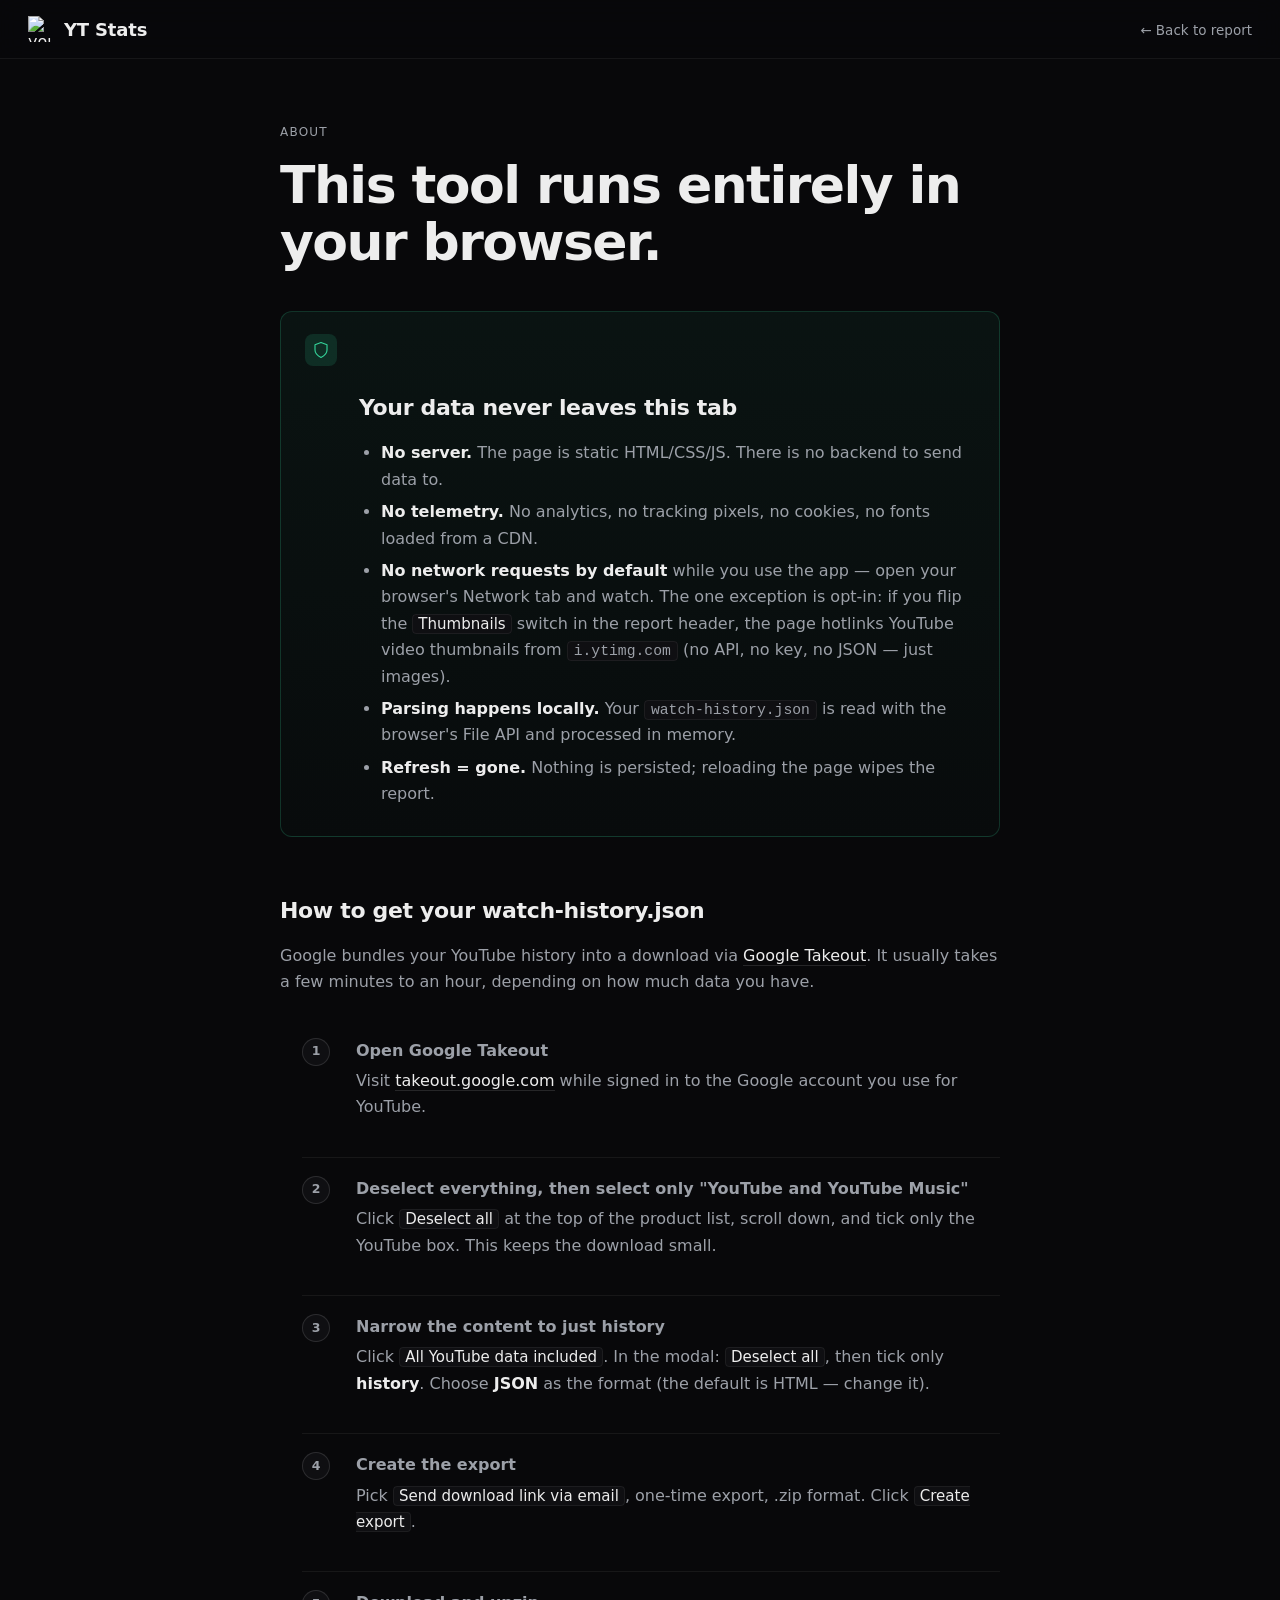
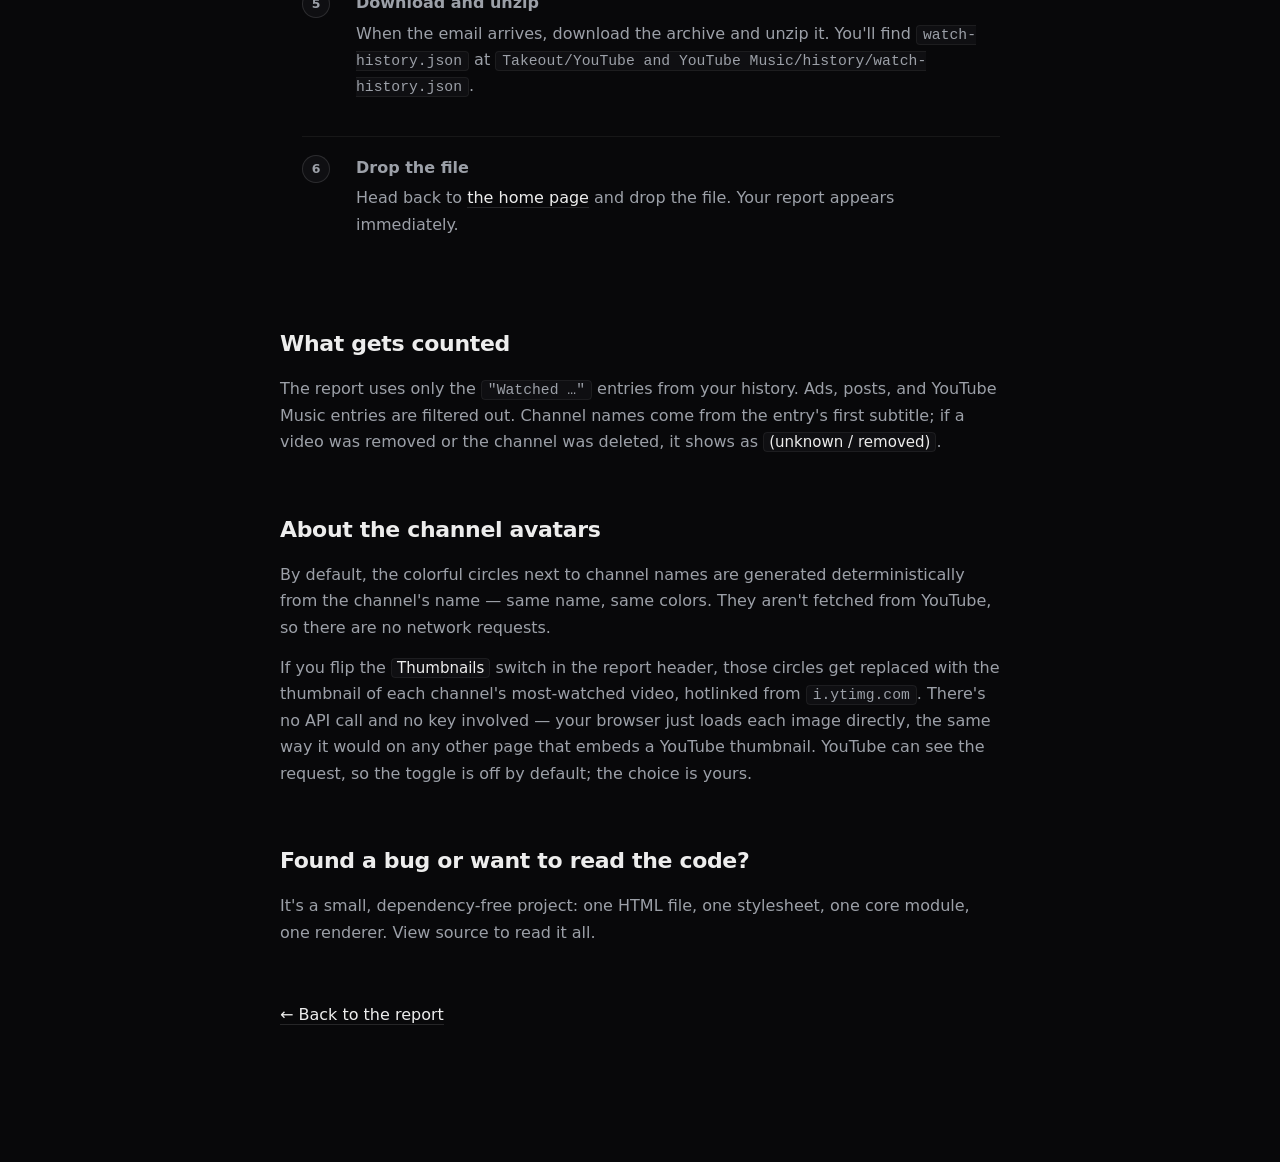
==== commit 65fb215d: "web: add correct YT logo" ====
--- a/web/about.html
+++ b/web/about.html
@@ -11,8 +11,8 @@
 <body class="about-body">
   <header class="nav">
     <a class="brand" href="./index.html">
-      <span class="brand-mark" aria-hidden="true"></span>
-      <span class="brand-text">watch-history</span>
+        <img alt="youtube logo" class="brand-mark" src="/logo.png"></img>
+        <span class="brand-text">YT Stats</span>
     </a>
     <nav>
       <a href="./index.html" class="nav-link">&larr; Back to report</a>
--- a/web/styles.css
+++ b/web/styles.css
@@ -3,804 +3,1415 @@
    ========================================================================= */
 
 :root {
-  --bg:           #08080a;
-  --bg-elev:      #0f0f12;
-  --bg-elev-2:    #15151a;
-  --line:         rgba(255, 255, 255, 0.06);
-  --line-strong:  rgba(255, 255, 255, 0.12);
-  --text:         #ededed;
-  --text-2:       #9ca0a8;
-  --text-3:       #6a6e76;
-  --accent:       #ef4444;
-  --accent-soft:  rgba(239, 68, 68, 0.14);
-  --accent-glow:  rgba(239, 68, 68, 0.40);
-  --warm:         #f59e0b;
-  --cool:         #60a5fa;
-  --green:        #34d399;
-  --radius-sm:    8px;
-  --radius:       12px;
-  --radius-lg:    18px;
-  --ease:         cubic-bezier(0.22, 1, 0.36, 1);
-  --ease-out:     cubic-bezier(0.16, 1, 0.3, 1);
-  --font-sans:    -apple-system, "SF Pro Display", "Inter", system-ui, sans-serif;
-  --font-mono:    "SF Mono", "JetBrains Mono", "Menlo", ui-monospace, monospace;
-}
-
-* { box-sizing: border-box; }
-html, body { margin: 0; padding: 0; }
-[hidden] { display: none !important; } /* beat class selectors below */
-html { background: var(--bg); }
+    --bg: #08080a;
+    --bg-elev: #0f0f12;
+    --bg-elev-2: #15151a;
+    --line: rgba(255, 255, 255, 0.06);
+    --line-strong: rgba(255, 255, 255, 0.12);
+    --text: #ededed;
+    --text-2: #9ca0a8;
+    --text-3: #6a6e76;
+    --accent: #ef4444;
+    --accent-soft: rgba(239, 68, 68, 0.14);
+    --accent-glow: rgba(239, 68, 68, 0.4);
+    --warm: #f59e0b;
+    --cool: #60a5fa;
+    --green: #34d399;
+    --radius-sm: 8px;
+    --radius: 12px;
+    --radius-lg: 18px;
+    --ease: cubic-bezier(0.22, 1, 0.36, 1);
+    --ease-out: cubic-bezier(0.16, 1, 0.3, 1);
+    --font-sans:
+        -apple-system, "SF Pro Display", "Inter", system-ui, sans-serif;
+    --font-mono: "SF Mono", "JetBrains Mono", "Menlo", ui-monospace, monospace;
+}
+
+* {
+    box-sizing: border-box;
+}
+html,
 body {
-  font-family: var(--font-sans);
-  color: var(--text);
-  background: var(--bg);
-  -webkit-font-smoothing: antialiased;
-  font-feature-settings: "ss01", "cv11";
-  min-height: 100vh;
-  overflow-x: hidden;
-}
-a { color: var(--text); text-decoration: none; border-bottom: 1px solid var(--line-strong); transition: border-color .15s var(--ease), color .15s var(--ease); }
-a:hover { border-color: var(--text); color: white; }
-code { font-family: var(--font-mono); font-size: 0.92em; background: var(--bg-elev); padding: 1px 6px; border-radius: 4px; border: 1px solid var(--line); }
+    margin: 0;
+    padding: 0;
+}
+[hidden] {
+    display: none !important;
+} /* beat class selectors below */
+html {
+    background: var(--bg);
+}
+body {
+    font-family: var(--font-sans);
+    color: var(--text);
+    background: var(--bg);
+    -webkit-font-smoothing: antialiased;
+    font-feature-settings: "ss01", "cv11";
+    min-height: 100vh;
+    overflow-x: hidden;
+}
+a {
+    color: var(--text);
+    text-decoration: none;
+    border-bottom: 1px solid var(--line-strong);
+    transition:
+        border-color 0.15s var(--ease),
+        color 0.15s var(--ease);
+}
+a:hover {
+    border-color: var(--text);
+    color: white;
+}
+code {
+    font-family: var(--font-mono);
+    font-size: 0.92em;
+    background: var(--bg-elev);
+    padding: 1px 6px;
+    border-radius: 4px;
+    border: 1px solid var(--line);
+}
 
 /* =========================================================================
    Nav
    ========================================================================= */
 .nav {
-  position: sticky; top: 0; z-index: 50;
-  display: flex; align-items: center; justify-content: space-between;
-  padding: 16px 28px;
-  background: color-mix(in oklab, var(--bg) 80%, transparent);
-  -webkit-backdrop-filter: blur(14px) saturate(140%);
-          backdrop-filter: blur(14px) saturate(140%);
-  border-bottom: 1px solid var(--line);
-}
-.brand { display: flex; align-items: center; gap: 10px; border: 0; }
-.brand:hover { color: white; }
+    position: sticky;
+    top: 0;
+    z-index: 50;
+    display: flex;
+    align-items: center;
+    justify-content: space-between;
+    padding: 16px 28px;
+    background: color-mix(in oklab, var(--bg) 80%, transparent);
+    -webkit-backdrop-filter: blur(14px) saturate(140%);
+    backdrop-filter: blur(14px) saturate(140%);
+    border-bottom: 1px solid var(--line);
+}
+.brand {
+    display: flex;
+    align-items: center;
+    gap: 10px;
+    border: 0;
+}
+.brand:hover {
+    color: white;
+}
 .brand-mark {
-  width: 22px; height: 22px; border-radius: 6px;
-  background: linear-gradient(135deg, var(--accent) 0%, #b91c1c 100%);
-  box-shadow: 0 0 0 1px rgba(255,255,255,0.05) inset, 0 8px 24px -8px var(--accent-glow);
-  position: relative;
-}
-.brand-mark::after {
-  content: ""; position: absolute; inset: 0;
-  background: url("data:image/svg+xml;utf8,<svg xmlns='http://www.w3.org/2000/svg' viewBox='0 0 24 24'><path d='M9 8l8 4-8 4z' fill='white'/></svg>") center/14px no-repeat;
-}
-.brand-text { font-size: 14px; letter-spacing: -0.01em; font-weight: 500; color: var(--text); }
-.nav-link { font-size: 13.5px; color: var(--text-2); border: 0; }
-.nav-link:hover { color: var(--text); }
+    width: 26px;
+    height: 26px;
+    position: relative;
+}
+
+.brand-text {
+    font-size: 18px;
+    letter-spacing: -0.01em;
+    font-weight: 700;
+    color: var(--text);
+}
+.nav-link {
+    font-size: 13.5px;
+    color: var(--text-2);
+    border: 0;
+}
+.nav-link:hover {
+    color: var(--text);
+}
 
 /* =========================================================================
    Landing
    ========================================================================= */
 .landing {
-  position: relative;
-  min-height: calc(100vh - 56px);
-  display: grid; place-items: center;
-  padding: 60px 24px 80px;
-  overflow: hidden;
+    position: relative;
+    min-height: calc(100vh - 56px);
+    display: grid;
+    place-items: center;
+    padding: 60px 24px 80px;
+    overflow: hidden;
 }
 .landing-inner {
-  position: relative; z-index: 2;
-  max-width: 640px; width: 100%;
-  text-align: center;
-  animation: fadeUp .8s var(--ease-out) both;
+    position: relative;
+    z-index: 2;
+    max-width: 640px;
+    width: 100%;
+    text-align: center;
+    animation: fadeUp 0.8s var(--ease-out) both;
 }
 .eyebrow {
-  font-size: 12px; letter-spacing: 0.1em; text-transform: uppercase;
-  color: var(--text-3); margin: 0 0 20px;
-  font-weight: 500;
+    font-size: 12px;
+    letter-spacing: 0.1em;
+    text-transform: uppercase;
+    color: var(--text-3);
+    margin: 0 0 20px;
+    font-weight: 500;
 }
 .hero-title {
-  font-size: clamp(40px, 6.5vw, 76px);
-  line-height: 1.02;
-  letter-spacing: -0.035em;
-  font-weight: 600;
-  margin: 0 0 22px;
-  color: var(--text);
+    font-size: clamp(40px, 6.5vw, 76px);
+    line-height: 1.02;
+    letter-spacing: -0.035em;
+    font-weight: 600;
+    margin: 0 0 22px;
+    color: var(--text);
 }
 .hero-grad {
-  background: linear-gradient(135deg, #fff 0%, #a3a3a3 60%, #525252 100%);
-  -webkit-background-clip: text; background-clip: text;
-  color: transparent;
+    background: linear-gradient(135deg, #fff 0%, #a3a3a3 60%, #525252 100%);
+    -webkit-background-clip: text;
+    background-clip: text;
+    color: transparent;
 }
 .hero-sub {
-  font-size: 17px; line-height: 1.55;
-  color: var(--text-2);
-  margin: 0 auto 40px; max-width: 460px;
-}
-.hint { font-size: 13.5px; color: var(--text-3); margin-top: 22px; }
-.hint a { color: var(--text-2); border-color: var(--line-strong); }
+    font-size: 17px;
+    line-height: 1.55;
+    color: var(--text-2);
+    margin: 0 auto 40px;
+    max-width: 460px;
+}
+.hint {
+    font-size: 13.5px;
+    color: var(--text-3);
+    margin-top: 22px;
+}
+.hint a {
+    color: var(--text-2);
+    border-color: var(--line-strong);
+}
+.example-link { color: var(--text); border-bottom-color: var(--line-strong); }
+.example-link:hover { color: var(--accent); border-bottom-color: var(--accent); }
 
 .dropzone {
-  position: relative;
-  display: block;
-  border-radius: var(--radius-lg);
-  background: linear-gradient(180deg, rgba(255,255,255,0.025), rgba(255,255,255,0.005));
-  border: 1px dashed var(--line-strong);
-  padding: 44px 24px;
-  cursor: pointer;
-  transition: transform .35s var(--ease), border-color .25s var(--ease), background .25s var(--ease);
-  overflow: hidden;
-  isolation: isolate;
-}
-.dropzone:hover, .dropzone:focus-visible { outline: none; border-color: rgba(255,255,255,0.22); transform: translateY(-2px); background: linear-gradient(180deg, rgba(255,255,255,0.04), rgba(255,255,255,0.01)); }
-.dropzone.is-active { border-color: var(--accent); background: linear-gradient(180deg, var(--accent-soft), rgba(239,68,68,0.03)); transform: translateY(-2px); }
-.dropzone-inner { display: flex; flex-direction: column; align-items: center; gap: 14px; position: relative; z-index: 2; }
+    position: relative;
+    display: block;
+    border-radius: var(--radius-lg);
+    background: linear-gradient(
+        180deg,
+        rgba(255, 255, 255, 0.025),
+        rgba(255, 255, 255, 0.005)
+    );
+    border: 1px dashed var(--line-strong);
+    padding: 44px 24px;
+    cursor: pointer;
+    transition:
+        transform 0.35s var(--ease),
+        border-color 0.25s var(--ease),
+        background 0.25s var(--ease);
+    overflow: hidden;
+    isolation: isolate;
+}
+.dropzone:hover,
+.dropzone:focus-visible {
+    outline: none;
+    border-color: rgba(255, 255, 255, 0.22);
+    transform: translateY(-2px);
+    background: linear-gradient(
+        180deg,
+        rgba(255, 255, 255, 0.04),
+        rgba(255, 255, 255, 0.01)
+    );
+}
+.dropzone.is-active {
+    border-color: var(--accent);
+    background: linear-gradient(
+        180deg,
+        var(--accent-soft),
+        rgba(239, 68, 68, 0.03)
+    );
+    transform: translateY(-2px);
+}
+.dropzone-inner {
+    display: flex;
+    flex-direction: column;
+    align-items: center;
+    gap: 14px;
+    position: relative;
+    z-index: 2;
+}
 .dropzone-icon {
-  width: 44px; height: 44px; border-radius: 12px;
-  display: grid; place-items: center;
-  background: var(--bg-elev-2);
-  border: 1px solid var(--line);
-  color: var(--text-2);
-  transition: color .2s var(--ease), border-color .2s var(--ease), background .2s var(--ease);
-}
-.dropzone:hover .dropzone-icon, .dropzone.is-active .dropzone-icon { color: var(--accent); border-color: var(--accent); }
-.dropzone-icon svg { width: 22px; height: 22px; }
-.dropzone-text { display: flex; flex-direction: column; align-items: center; gap: 4px; }
-.dropzone-text strong { font-weight: 500; font-size: 15px; color: var(--text); }
-.dropzone-text span { font-size: 13.5px; color: var(--text-3); }
+    width: 44px;
+    height: 44px;
+    border-radius: 12px;
+    display: grid;
+    place-items: center;
+    background: var(--bg-elev-2);
+    border: 1px solid var(--line);
+    color: var(--text-2);
+    transition:
+        color 0.2s var(--ease),
+        border-color 0.2s var(--ease),
+        background 0.2s var(--ease);
+}
+.dropzone:hover .dropzone-icon,
+.dropzone.is-active .dropzone-icon {
+    color: var(--accent);
+    border-color: var(--accent);
+}
+.dropzone-icon svg {
+    width: 22px;
+    height: 22px;
+}
+.dropzone-text {
+    display: flex;
+    flex-direction: column;
+    align-items: center;
+    gap: 4px;
+}
+.dropzone-text strong {
+    font-weight: 500;
+    font-size: 15px;
+    color: var(--text);
+}
+.dropzone-text span {
+    font-size: 13.5px;
+    color: var(--text-3);
+}
 
 /* Hide the file input visually but keep it interactable so the label
    can natively forward clicks. `hidden`/`display:none` breaks the
    picker in some browsers, especially Safari. */
 .visually-hidden {
-  position: absolute !important;
-  width: 1px; height: 1px;
-  padding: 0; margin: -1px;
-  overflow: hidden; clip: rect(0,0,0,0);
-  white-space: nowrap; border: 0;
+    position: absolute !important;
+    width: 1px;
+    height: 1px;
+    padding: 0;
+    margin: -1px;
+    overflow: hidden;
+    clip: rect(0, 0, 0, 0);
+    white-space: nowrap;
+    border: 0;
 }
 
 .dropzone-glow {
-  position: absolute; inset: 0;
-  background: radial-gradient(600px circle at var(--mx, 50%) var(--my, 50%), var(--accent-soft), transparent 50%);
-  opacity: 0; transition: opacity .35s var(--ease);
-  pointer-events: none; z-index: 1;
-}
-.dropzone:hover .dropzone-glow, .dropzone.is-active .dropzone-glow { opacity: 1; }
+    position: absolute;
+    inset: 0;
+    background: radial-gradient(
+        600px circle at var(--mx, 50%) var(--my, 50%),
+        var(--accent-soft),
+        transparent 50%
+    );
+    opacity: 0;
+    transition: opacity 0.35s var(--ease);
+    pointer-events: none;
+    z-index: 1;
+}
+.dropzone:hover .dropzone-glow,
+.dropzone.is-active .dropzone-glow {
+    opacity: 1;
+}
 
 .landing-bg {
-  position: absolute; inset: 0; z-index: 1;
-  background:
-    radial-gradient(800px 600px at 50% -10%, rgba(239,68,68,0.18), transparent 60%),
-    radial-gradient(700px 500px at 50% 110%, rgba(96,165,250,0.10), transparent 60%);
-  pointer-events: none;
+    position: absolute;
+    inset: 0;
+    z-index: 1;
+    background:
+        radial-gradient(
+            800px 600px at 50% -10%,
+            rgba(239, 68, 68, 0.18),
+            transparent 60%
+        ),
+        radial-gradient(
+            700px 500px at 50% 110%,
+            rgba(96, 165, 250, 0.1),
+            transparent 60%
+        );
+    pointer-events: none;
 }
 
 /* =========================================================================
    Loading
    ========================================================================= */
 .loading {
-  min-height: 60vh;
-  display: grid; place-items: center;
-  gap: 18px;
-  color: var(--text-2);
+    min-height: 60vh;
+    display: grid;
+    place-items: center;
+    gap: 18px;
+    color: var(--text-2);
 }
 .spinner {
-  width: 28px; height: 28px;
-  border-radius: 50%;
-  border: 2px solid var(--line-strong);
-  border-top-color: var(--accent);
-  animation: spin 0.9s linear infinite;
-}
-@keyframes spin { to { transform: rotate(360deg); } }
+    width: 28px;
+    height: 28px;
+    border-radius: 50%;
+    border: 2px solid var(--line-strong);
+    border-top-color: var(--accent);
+    animation: spin 0.9s linear infinite;
+}
+@keyframes spin {
+    to {
+        transform: rotate(360deg);
+    }
+}
 
 /* =========================================================================
    Full-page drag overlay
    ========================================================================= */
 .drag-overlay {
-  position: fixed; inset: 12px; z-index: 100;
-  border-radius: var(--radius-lg);
-  border: 2px dashed var(--accent);
-  background: rgba(239, 68, 68, 0.06);
-  -webkit-backdrop-filter: blur(2px); backdrop-filter: blur(2px);
-  display: grid; place-items: center;
-  pointer-events: none;
-  opacity: 0;
-  transition: opacity .18s var(--ease);
-}
-.drag-overlay.is-on { opacity: 1; pointer-events: all; }
-.drag-overlay-inner { text-align: center; display: flex; flex-direction: column; align-items: center; gap: 18px; }
-.drag-overlay-inner p { font-size: 18px; letter-spacing: -0.01em; color: var(--text); margin: 0; }
+    position: fixed;
+    inset: 12px;
+    z-index: 100;
+    border-radius: var(--radius-lg);
+    border: 2px dashed var(--accent);
+    background: rgba(239, 68, 68, 0.06);
+    -webkit-backdrop-filter: blur(2px);
+    backdrop-filter: blur(2px);
+    display: grid;
+    place-items: center;
+    pointer-events: none;
+    opacity: 0;
+    transition: opacity 0.18s var(--ease);
+}
+.drag-overlay.is-on {
+    opacity: 1;
+    pointer-events: all;
+}
+.drag-overlay-inner {
+    text-align: center;
+    display: flex;
+    flex-direction: column;
+    align-items: center;
+    gap: 18px;
+}
+.drag-overlay-inner p {
+    font-size: 18px;
+    letter-spacing: -0.01em;
+    color: var(--text);
+    margin: 0;
+}
 .drag-overlay-ring {
-  width: 54px; height: 54px;
-  border-radius: 50%;
-  border: 2px solid var(--accent);
-  position: relative;
-}
-.drag-overlay-ring::before, .drag-overlay-ring::after {
-  content: ""; position: absolute; inset: -6px; border-radius: 50%;
-  border: 2px solid var(--accent); opacity: 0.4;
-  animation: pulse 1.6s var(--ease) infinite;
-}
-.drag-overlay-ring::after { animation-delay: 0.8s; }
+    width: 54px;
+    height: 54px;
+    border-radius: 50%;
+    border: 2px solid var(--accent);
+    position: relative;
+}
+.drag-overlay-ring::before,
+.drag-overlay-ring::after {
+    content: "";
+    position: absolute;
+    inset: -6px;
+    border-radius: 50%;
+    border: 2px solid var(--accent);
+    opacity: 0.4;
+    animation: pulse 1.6s var(--ease) infinite;
+}
+.drag-overlay-ring::after {
+    animation-delay: 0.8s;
+}
 @keyframes pulse {
-  0%   { transform: scale(0.85); opacity: 0.5; }
-  100% { transform: scale(1.6);  opacity: 0;   }
+    0% {
+        transform: scale(0.85);
+        opacity: 0.5;
+    }
+    100% {
+        transform: scale(1.6);
+        opacity: 0;
+    }
 }
 
 /* =========================================================================
    Report
    ========================================================================= */
 .report {
-  max-width: 1180px; margin: 0 auto;
-  padding: 56px 28px 96px;
+    max-width: 1180px;
+    margin: 0 auto;
+    padding: 56px 28px 96px;
 }
 .report-header {
-  display: flex; align-items: flex-end; justify-content: space-between;
-  gap: 24px; margin-bottom: 40px;
-  flex-wrap: wrap;
+    display: flex;
+    align-items: flex-end;
+    justify-content: space-between;
+    gap: 24px;
+    margin-bottom: 40px;
+    flex-wrap: wrap;
 }
 .report-title {
-  font-size: clamp(26px, 4vw, 38px);
-  letter-spacing: -0.025em;
-  font-weight: 600;
-  margin: 0;
-  color: var(--text);
+    font-size: clamp(26px, 4vw, 38px);
+    letter-spacing: -0.025em;
+    font-weight: 600;
+    margin: 0;
+    color: var(--text);
 }
 .ghost-btn {
-  background: transparent;
-  color: var(--text-2);
-  border: 1px solid var(--line-strong);
-  border-radius: var(--radius-sm);
-  padding: 9px 14px;
-  font-size: 13px;
-  font-family: inherit;
-  cursor: pointer;
-  transition: all .18s var(--ease);
-}
-.ghost-btn:hover { color: var(--text); border-color: rgba(255,255,255,0.25); background: var(--bg-elev); }
+    background: transparent;
+    color: var(--text-2);
+    border: 1px solid var(--line-strong);
+    border-radius: var(--radius-sm);
+    padding: 9px 14px;
+    font-size: 13px;
+    font-family: inherit;
+    cursor: pointer;
+    transition: all 0.18s var(--ease);
+}
+.ghost-btn:hover {
+    color: var(--text);
+    border-color: rgba(255, 255, 255, 0.25);
+    background: var(--bg-elev);
+}
 
 .report-actions {
-  display: flex; align-items: center; gap: 14px;
-  flex-wrap: wrap;
+    display: flex;
+    align-items: center;
+    gap: 14px;
+    flex-wrap: wrap;
 }
 .toggle {
-  display: inline-flex; align-items: center; gap: 8px;
-  cursor: pointer;
-  user-select: none;
-  font-size: 13px;
-  color: var(--text-2);
-}
-.toggle:hover { color: var(--text); }
+    display: inline-flex;
+    align-items: center;
+    gap: 8px;
+    cursor: pointer;
+    user-select: none;
+    font-size: 13px;
+    color: var(--text-2);
+}
+.toggle:hover {
+    color: var(--text);
+}
 .toggle-input {
-  position: absolute;
-  opacity: 0; pointer-events: none;
-  width: 0; height: 0;
+    position: absolute;
+    opacity: 0;
+    pointer-events: none;
+    width: 0;
+    height: 0;
 }
 .toggle-track {
-  position: relative;
-  width: 34px; height: 20px;
-  border-radius: 999px;
-  background: var(--line);
-  border: 1px solid var(--line-strong);
-  transition: background .18s var(--ease), border-color .18s var(--ease);
-  flex-shrink: 0;
+    position: relative;
+    width: 34px;
+    height: 20px;
+    border-radius: 999px;
+    background: var(--line);
+    border: 1px solid var(--line-strong);
+    transition:
+        background 0.18s var(--ease),
+        border-color 0.18s var(--ease);
+    flex-shrink: 0;
 }
 .toggle-thumb {
-  position: absolute;
-  top: 1px; left: 1px;
-  width: 16px; height: 16px;
-  border-radius: 50%;
-  background: var(--text-2);
-  transition: transform .18s var(--ease), background .18s var(--ease);
-  box-shadow: 0 1px 2px rgba(0,0,0,0.4);
+    position: absolute;
+    top: 1px;
+    left: 1px;
+    width: 16px;
+    height: 16px;
+    border-radius: 50%;
+    background: var(--text-2);
+    transition:
+        transform 0.18s var(--ease),
+        background 0.18s var(--ease);
+    box-shadow: 0 1px 2px rgba(0, 0, 0, 0.4);
 }
 .toggle-input:checked + .toggle-track {
-  background: var(--accent);
-  border-color: var(--accent);
+    background: var(--accent);
+    border-color: var(--accent);
 }
 .toggle-input:checked + .toggle-track .toggle-thumb {
-  transform: translateX(14px);
-  background: white;
+    transform: translateX(14px);
+    background: white;
 }
 .toggle-input:focus-visible + .toggle-track {
-  outline: 2px solid var(--accent);
-  outline-offset: 2px;
-}
-.toggle-label { white-space: nowrap; }
+    outline: 2px solid var(--accent);
+    outline-offset: 2px;
+}
+.toggle-label {
+    white-space: nowrap;
+}
 
 .summary {
-  display: grid;
-  grid-template-columns: repeat(4, 1fr);
-  gap: 14px;
-  margin-bottom: 64px;
-}
-@media (max-width: 760px) { .summary { grid-template-columns: repeat(2, 1fr); } }
+    display: grid;
+    grid-template-columns: repeat(4, 1fr);
+    gap: 14px;
+    margin-bottom: 64px;
+}
+@media (max-width: 760px) {
+    .summary {
+        grid-template-columns: repeat(2, 1fr);
+    }
+}
 
 .stat {
-  background: var(--bg-elev);
-  border: 1px solid var(--line);
-  border-radius: var(--radius);
-  padding: 22px 22px 20px;
-  position: relative; overflow: hidden;
-  transition: border-color .2s var(--ease), transform .35s var(--ease);
-}
-.stat:hover { border-color: var(--line-strong); transform: translateY(-2px); }
+    background: var(--bg-elev);
+    border: 1px solid var(--line);
+    border-radius: var(--radius);
+    padding: 22px 22px 20px;
+    position: relative;
+    overflow: hidden;
+    transition:
+        border-color 0.2s var(--ease),
+        transform 0.35s var(--ease);
+}
+.stat:hover {
+    border-color: var(--line-strong);
+    transform: translateY(-2px);
+}
 .stat-label {
-  font-size: 12px; color: var(--text-3);
-  text-transform: uppercase; letter-spacing: 0.08em;
-  margin: 0 0 12px;
+    font-size: 12px;
+    color: var(--text-3);
+    text-transform: uppercase;
+    letter-spacing: 0.08em;
+    margin: 0 0 12px;
 }
 .stat-value {
-  font-size: clamp(28px, 3.4vw, 38px);
-  font-weight: 600; letter-spacing: -0.02em;
-  font-variant-numeric: tabular-nums;
-  color: var(--text);
-  line-height: 1;
-}
-.stat-unit { font-size: 14px; color: var(--text-3); margin-left: 6px; font-weight: 400; letter-spacing: 0; }
-.stat-sub { font-size: 12.5px; color: var(--text-3); margin: 10px 0 0; }
+    font-size: clamp(28px, 3.4vw, 38px);
+    font-weight: 600;
+    letter-spacing: -0.02em;
+    font-variant-numeric: tabular-nums;
+    color: var(--text);
+    line-height: 1;
+}
+.stat-unit {
+    font-size: 14px;
+    color: var(--text-3);
+    margin-left: 6px;
+    font-weight: 400;
+    letter-spacing: 0;
+}
+.stat-sub {
+    font-size: 12.5px;
+    color: var(--text-3);
+    margin: 10px 0 0;
+}
 
 /* Block */
-.block { margin-bottom: 72px; }
+.block {
+    margin-bottom: 72px;
+}
 .block-title {
-  font-size: 20px; font-weight: 600; letter-spacing: -0.015em;
-  margin: 0 0 4px;
-}
-.block-sub { color: var(--text-3); font-size: 13.5px; margin: 0 0 22px; }
-
-.two-col { display: grid; grid-template-columns: 1fr 1fr; gap: 32px; margin-bottom: 0; }
-@media (max-width: 880px) { .two-col { grid-template-columns: 1fr; } }
+    font-size: 20px;
+    font-weight: 600;
+    letter-spacing: -0.015em;
+    margin: 0 0 4px;
+}
+.block-sub {
+    color: var(--text-3);
+    font-size: 13.5px;
+    margin: 0 0 22px;
+}
+
+.two-col {
+    display: grid;
+    grid-template-columns: 1fr 1fr;
+    gap: 32px;
+    margin-bottom: 0;
+}
+@media (max-width: 880px) {
+    .two-col {
+        grid-template-columns: 1fr;
+    }
+}
 
 /* =========================================================================
    Year × month grid
    ========================================================================= */
 .ym-grid {
-  display: flex;
-  flex-direction: column;
-  gap: 14px;
+    display: flex;
+    flex-direction: column;
+    gap: 14px;
 }
 .ym-grid-inner {
-  display: grid;
-  grid-template-columns: 60px repeat(12, 1fr) 70px;
-  gap: 4px;
-  font-variant-numeric: tabular-nums;
-  font-size: 12px;
+    display: grid;
+    grid-template-columns: 60px repeat(12, 1fr) 70px;
+    gap: 4px;
+    font-variant-numeric: tabular-nums;
+    font-size: 12px;
 }
 .ym-cell {
-  aspect-ratio: 1;
-  border-radius: 5px;
-  display: grid; place-items: center;
-  color: rgba(255,255,255,0.85);
-  background: rgba(255,255,255,0.02);
-  border: 1px solid var(--line);
-  cursor: default;
-  transition: transform .15s var(--ease), border-color .15s var(--ease);
-  min-height: 36px;
-}
-.ym-cell:hover { transform: scale(1.06); border-color: var(--line-strong); z-index: 2; position: relative; }
-.ym-cell.empty { color: var(--text-3); opacity: 0.4; }
-.ym-label, .ym-month, .ym-total {
-  display: grid; place-items: center;
-  color: var(--text-3); font-weight: 500;
-}
-.ym-label { justify-content: start; font-weight: 600; color: var(--text-2); }
-.ym-total { color: var(--text); font-weight: 600; }
+    aspect-ratio: 1;
+    border-radius: 5px;
+    display: grid;
+    place-items: center;
+    color: rgba(255, 255, 255, 0.85);
+    background: rgba(255, 255, 255, 0.02);
+    border: 1px solid var(--line);
+    cursor: default;
+    transition:
+        transform 0.15s var(--ease),
+        border-color 0.15s var(--ease);
+    min-height: 36px;
+}
+.ym-cell:hover {
+    transform: scale(1.06);
+    border-color: var(--line-strong);
+    z-index: 2;
+    position: relative;
+}
+.ym-cell.empty {
+    color: var(--text-3);
+    opacity: 0.4;
+}
+.ym-label,
+.ym-month,
+.ym-total {
+    display: grid;
+    place-items: center;
+    color: var(--text-3);
+    font-weight: 500;
+}
+.ym-label {
+    justify-content: start;
+    font-weight: 600;
+    color: var(--text-2);
+}
+.ym-total {
+    color: var(--text);
+    font-weight: 600;
+}
 
 /* =========================================================================
    Daily heatmap (GitHub-style)
    ========================================================================= */
-.heatmap-wrap { overflow-x: auto; padding-bottom: 6px; }
+.heatmap-wrap {
+    overflow-x: auto;
+    padding-bottom: 6px;
+}
 .heatmap {
-  display: inline-grid;
-  grid-template-columns: 28px repeat(var(--weeks, 53), 12px);
-  grid-auto-rows: 12px;
-  gap: 3px;
-  font-size: 10px;
-}
-.heatmap-month-row { display: contents; }
+    display: inline-grid;
+    grid-template-columns: 28px repeat(var(--weeks, 53), 12px);
+    grid-auto-rows: 12px;
+    gap: 3px;
+    font-size: 10px;
+}
+.heatmap-month-row {
+    display: contents;
+}
 .heatmap-month-label {
-  grid-row: 1;
-  color: var(--text-3);
-  font-size: 10px;
-  text-align: left;
-  padding-bottom: 4px;
-  height: 14px;
+    grid-row: 1;
+    color: var(--text-3);
+    font-size: 10px;
+    text-align: left;
+    padding-bottom: 4px;
+    height: 14px;
 }
 .heatmap-day-label {
-  color: var(--text-3);
-  font-size: 10px;
-  display: grid; align-items: center;
-  padding-right: 6px;
+    color: var(--text-3);
+    font-size: 10px;
+    display: grid;
+    align-items: center;
+    padding-right: 6px;
 }
 .heatmap-cell {
-  border-radius: 2px;
-  background: var(--line);
-  transition: transform .12s var(--ease), filter .12s var(--ease);
-  cursor: default;
-}
-.heatmap-cell:hover { transform: scale(1.7); z-index: 2; position: relative; filter: brightness(1.3); }
-.heatmap-cell.empty { background: rgba(255,255,255,0.025); }
-.heatmap-cell.l1 { background: rgba(239, 68, 68, 0.25); }
-.heatmap-cell.l2 { background: rgba(239, 68, 68, 0.50); }
-.heatmap-cell.l3 { background: rgba(239, 68, 68, 0.75); }
-.heatmap-cell.l4 { background: rgba(239, 68, 68, 1.00); box-shadow: 0 0 8px -2px var(--accent-glow); }
+    border-radius: 2px;
+    background: var(--line);
+    transition:
+        transform 0.12s var(--ease),
+        filter 0.12s var(--ease);
+    cursor: default;
+}
+.heatmap-cell:hover {
+    transform: scale(1.7);
+    z-index: 2;
+    position: relative;
+    filter: brightness(1.3);
+}
+.heatmap-cell.empty {
+    background: rgba(255, 255, 255, 0.025);
+}
+.heatmap-cell.l1 {
+    background: rgba(239, 68, 68, 0.25);
+}
+.heatmap-cell.l2 {
+    background: rgba(239, 68, 68, 0.5);
+}
+.heatmap-cell.l3 {
+    background: rgba(239, 68, 68, 0.75);
+}
+.heatmap-cell.l4 {
+    background: rgba(239, 68, 68, 1);
+    box-shadow: 0 0 8px -2px var(--accent-glow);
+}
 
 .heatmap-legend {
-  display: flex; align-items: center; gap: 10px;
-  margin-top: 14px;
-  font-size: 12px; color: var(--text-3);
-}
-.heatmap-legend-cells { display: flex; gap: 3px; }
-.heatmap-legend-cells > span { width: 12px; height: 12px; border-radius: 2px; }
+    display: flex;
+    align-items: center;
+    gap: 10px;
+    margin-top: 14px;
+    font-size: 12px;
+    color: var(--text-3);
+}
+.heatmap-legend-cells {
+    display: flex;
+    gap: 3px;
+}
+.heatmap-legend-cells > span {
+    width: 12px;
+    height: 12px;
+    border-radius: 2px;
+}
 
 /* =========================================================================
    Hour × DoW
    ========================================================================= */
-.hourdow-wrap { overflow-x: auto; }
+.hourdow-wrap {
+    overflow-x: auto;
+}
 .hourdow {
-  display: inline-grid;
-  grid-template-columns: 36px repeat(24, 22px);
-  grid-auto-rows: 22px;
-  gap: 3px;
+    display: inline-grid;
+    grid-template-columns: 36px repeat(24, 22px);
+    grid-auto-rows: 22px;
+    gap: 3px;
 }
 .hourdow-cell {
-  border-radius: 3px;
-  background: var(--line);
-  transition: transform .12s var(--ease);
-  cursor: default;
-  position: relative;
-}
-.hourdow-cell.empty { background: rgba(255,255,255,0.025); }
-.hourdow-cell.l1 { background: rgba(239, 68, 68, 0.25); }
-.hourdow-cell.l2 { background: rgba(239, 68, 68, 0.50); }
-.hourdow-cell.l3 { background: rgba(239, 68, 68, 0.75); }
-.hourdow-cell.l4 { background: rgba(239, 68, 68, 1.00); box-shadow: 0 0 8px -2px var(--accent-glow); }
-.hourdow-cell:hover { transform: scale(1.25); z-index: 2; }
-.hourdow-label, .hourdow-hour {
-  color: var(--text-3); font-size: 10.5px;
-  display: grid; place-items: center;
-}
-.hourdow-label { justify-content: end; padding-right: 8px; }
+    border-radius: 3px;
+    background: var(--line);
+    transition: transform 0.12s var(--ease);
+    cursor: default;
+    position: relative;
+}
+.hourdow-cell.empty {
+    background: rgba(255, 255, 255, 0.025);
+}
+.hourdow-cell.l1 {
+    background: rgba(239, 68, 68, 0.25);
+}
+.hourdow-cell.l2 {
+    background: rgba(239, 68, 68, 0.5);
+}
+.hourdow-cell.l3 {
+    background: rgba(239, 68, 68, 0.75);
+}
+.hourdow-cell.l4 {
+    background: rgba(239, 68, 68, 1);
+    box-shadow: 0 0 8px -2px var(--accent-glow);
+}
+.hourdow-cell:hover {
+    transform: scale(1.25);
+    z-index: 2;
+}
+.hourdow-label,
+.hourdow-hour {
+    color: var(--text-3);
+    font-size: 10.5px;
+    display: grid;
+    place-items: center;
+}
+.hourdow-label {
+    justify-content: end;
+    padding-right: 8px;
+}
 
 /* =========================================================================
    Channel list
    ========================================================================= */
-.channel-list { list-style: none; padding: 0; margin: 0; display: flex; flex-direction: column; gap: 6px; }
+.channel-list {
+    list-style: none;
+    padding: 0;
+    margin: 0;
+    display: flex;
+    flex-direction: column;
+    gap: 6px;
+}
 .channel-row {
-  display: grid;
-  grid-template-columns: 28px 1fr auto;
-  gap: 14px;
-  align-items: center;
-  padding: 10px 12px;
-  border-radius: 10px;
-  background: transparent;
-  transition: background .15s var(--ease);
-  position: relative;
-}
-.channel-row:hover { background: var(--bg-elev); }
+    display: grid;
+    grid-template-columns: 28px 1fr auto;
+    gap: 14px;
+    align-items: center;
+    padding: 10px 12px;
+    border-radius: 10px;
+    background: transparent;
+    transition: background 0.15s var(--ease);
+    position: relative;
+}
+.channel-row:hover {
+    background: var(--bg-elev);
+}
 .avatar {
-  width: 28px; height: 28px; border-radius: 50%;
-  display: grid; place-items: center;
-  font-size: 11px; font-weight: 600; letter-spacing: 0.02em;
-  color: white;
-  flex-shrink: 0;
-  box-shadow: 0 0 0 1px rgba(255,255,255,0.06) inset;
-  position: relative;
-  overflow: hidden;
-}
-.avatar-initials { grid-area: 1 / 1; }
+    width: 28px;
+    height: 28px;
+    border-radius: 50%;
+    display: grid;
+    place-items: center;
+    font-size: 11px;
+    font-weight: 600;
+    letter-spacing: 0.02em;
+    color: white;
+    flex-shrink: 0;
+    box-shadow: 0 0 0 1px rgba(255, 255, 255, 0.06) inset;
+    position: relative;
+    overflow: hidden;
+}
+.avatar-initials {
+    grid-area: 1 / 1;
+}
 .avatar-img {
-  grid-area: 1 / 1;
-  width: 100%; height: 100%;
-  object-fit: cover;
-  display: block;
-}
-.channel-meta { min-width: 0; display: flex; flex-direction: column; gap: 4px; }
+    grid-area: 1 / 1;
+    width: 100%;
+    height: 100%;
+    object-fit: cover;
+    display: block;
+}
+.channel-meta {
+    min-width: 0;
+    display: flex;
+    flex-direction: column;
+    gap: 4px;
+}
 .channel-name {
-  font-size: 13.5px;
-  white-space: nowrap; overflow: hidden; text-overflow: ellipsis;
-  color: var(--text);
-}
-.channel-name a { color: inherit; border: 0; }
-.channel-name a:hover { color: white; }
+    font-size: 13.5px;
+    white-space: nowrap;
+    overflow: hidden;
+    text-overflow: ellipsis;
+    color: var(--text);
+}
+.channel-name a {
+    color: inherit;
+    border: 0;
+}
+.channel-name a:hover {
+    color: white;
+}
 .channel-bar {
-  height: 4px; border-radius: 2px;
-  background: var(--line);
-  overflow: hidden;
+    height: 4px;
+    border-radius: 2px;
+    background: var(--line);
+    overflow: hidden;
 }
 .channel-bar-fill {
-  display: block; height: 100%;
-  background: linear-gradient(90deg, var(--accent), #fb923c);
-  border-radius: 2px;
-  width: 0;
-  transition: width .8s var(--ease-out);
+    display: block;
+    height: 100%;
+    background: linear-gradient(90deg, var(--accent), #fb923c);
+    border-radius: 2px;
+    width: 0;
+    transition: width 0.8s var(--ease-out);
 }
 .channel-count {
-  font-variant-numeric: tabular-nums;
-  font-size: 13px;
-  color: var(--text-2);
-  font-weight: 500;
+    font-variant-numeric: tabular-nums;
+    font-size: 13px;
+    color: var(--text-2);
+    font-weight: 500;
 }
 
 /* =========================================================================
    Rewatched list
    ========================================================================= */
-.rewatched-list { list-style: none; padding: 0; margin: 0; display: flex; flex-direction: column; gap: 4px; }
+.rewatched-list {
+    list-style: none;
+    padding: 0;
+    margin: 0;
+    display: flex;
+    flex-direction: column;
+    gap: 4px;
+}
 .rewatched-row {
-  display: grid;
-  grid-template-columns: 40px 28px 1fr auto;
-  align-items: center;
-  gap: 14px;
-  padding: 10px 12px;
-  border-radius: 10px;
-  transition: background .15s var(--ease);
-}
-.rewatched-row:hover { background: var(--bg-elev); }
+    display: grid;
+    grid-template-columns: 40px 28px 1fr auto;
+    align-items: center;
+    gap: 14px;
+    padding: 10px 12px;
+    border-radius: 10px;
+    transition: background 0.15s var(--ease);
+}
+.rewatched-row:hover {
+    background: var(--bg-elev);
+}
 .rewatched-count {
-  font-variant-numeric: tabular-nums;
-  font-size: 16px; font-weight: 600;
-  color: var(--text);
-  text-align: right;
-}
-.rewatched-meta { min-width: 0; }
+    font-variant-numeric: tabular-nums;
+    font-size: 16px;
+    font-weight: 600;
+    color: var(--text);
+    text-align: right;
+}
+.rewatched-meta {
+    min-width: 0;
+}
 .rewatched-title {
-  font-size: 13.5px;
-  white-space: nowrap; overflow: hidden; text-overflow: ellipsis;
-  color: var(--text);
-}
-.rewatched-title a { color: inherit; border: 0; }
-.rewatched-title a:hover { color: white; }
+    font-size: 13.5px;
+    white-space: nowrap;
+    overflow: hidden;
+    text-overflow: ellipsis;
+    color: var(--text);
+}
+.rewatched-title a {
+    color: inherit;
+    border: 0;
+}
+.rewatched-title a:hover {
+    color: white;
+}
 .rewatched-channel {
-  font-size: 12px; color: var(--text-3);
-  margin-top: 2px;
-  white-space: nowrap; overflow: hidden; text-overflow: ellipsis;
+    font-size: 12px;
+    color: var(--text-3);
+    margin-top: 2px;
+    white-space: nowrap;
+    overflow: hidden;
+    text-overflow: ellipsis;
 }
 .rewatched-span {
-  font-size: 11.5px; color: var(--text-3);
-  font-variant-numeric: tabular-nums;
-  white-space: nowrap;
+    font-size: 11.5px;
+    color: var(--text-3);
+    font-variant-numeric: tabular-nums;
+    white-space: nowrap;
 }
 
 /* =========================================================================
    Play buckets
    ========================================================================= */
 .play-master-detail {
-  display: grid;
-  grid-template-columns: minmax(0, 1fr) minmax(0, 1.1fr);
-  gap: 18px;
-  align-items: start;
+    display: grid;
+    grid-template-columns: minmax(0, 1fr) minmax(0, 1.1fr);
+    gap: 18px;
+    align-items: start;
 }
 .play-master {
-  list-style: none; margin: 0; padding: 0;
-  display: flex; flex-direction: column; gap: 10px;
+    list-style: none;
+    margin: 0;
+    padding: 0;
+    display: flex;
+    flex-direction: column;
+    gap: 10px;
 }
 .bucket-row {
-  display: grid;
-  grid-template-columns: 180px 1fr 150px;
-  gap: 18px;
-  align-items: center;
-  padding: 12px 14px;
-  background: var(--bg-elev);
-  border: 1px solid var(--line);
-  border-radius: 10px;
-  cursor: pointer;
-  transition: border-color .2s var(--ease), background .2s var(--ease), transform .15s var(--ease);
-}
-.bucket-row:hover { border-color: var(--line-strong); }
-.bucket-row:focus-visible { outline: 2px solid var(--accent); outline-offset: 2px; }
+    display: grid;
+    grid-template-columns: 180px 1fr 150px;
+    gap: 18px;
+    align-items: center;
+    padding: 12px 14px;
+    background: var(--bg-elev);
+    border: 1px solid var(--line);
+    border-radius: 10px;
+    cursor: pointer;
+    transition:
+        border-color 0.2s var(--ease),
+        background 0.2s var(--ease),
+        transform 0.15s var(--ease);
+}
+.bucket-row:hover {
+    border-color: var(--line-strong);
+}
+.bucket-row:focus-visible {
+    outline: 2px solid var(--accent);
+    outline-offset: 2px;
+}
 .bucket-row.is-selected {
-  border-color: var(--accent);
-  background: linear-gradient(90deg, rgba(239,68,68,0.08), transparent 60%);
-}
-.bucket-row.is-empty { cursor: default; opacity: 0.55; }
-.bucket-row.is-empty:hover { border-color: var(--line); }
-.bucket-label { font-size: 13.5px; color: var(--text); }
+    border-color: var(--accent);
+    background: linear-gradient(
+        90deg,
+        rgba(239, 68, 68, 0.08),
+        transparent 60%
+    );
+}
+.bucket-row.is-empty {
+    cursor: default;
+    opacity: 0.55;
+}
+.bucket-row.is-empty:hover {
+    border-color: var(--line);
+}
+.bucket-label {
+    font-size: 13.5px;
+    color: var(--text);
+}
 .bucket-bar {
-  height: 8px; border-radius: 4px; background: var(--line);
-  overflow: hidden; position: relative;
+    height: 8px;
+    border-radius: 4px;
+    background: var(--line);
+    overflow: hidden;
+    position: relative;
 }
 .bucket-bar-fill {
-  position: absolute; inset: 0; right: auto;
-  background: linear-gradient(90deg, var(--accent), #fb923c);
-  border-radius: 4px;
-  width: 0;
-  transition: width 1s var(--ease-out);
-}
-.bucket-num { text-align: right; font-variant-numeric: tabular-nums; font-size: 13px; color: var(--text-2); }
-.bucket-num strong { color: var(--text); font-weight: 600; }
+    position: absolute;
+    inset: 0;
+    right: auto;
+    background: linear-gradient(90deg, var(--accent), #fb923c);
+    border-radius: 4px;
+    width: 0;
+    transition: width 1s var(--ease-out);
+}
+.bucket-num {
+    text-align: right;
+    font-variant-numeric: tabular-nums;
+    font-size: 13px;
+    color: var(--text-2);
+}
+.bucket-num strong {
+    color: var(--text);
+    font-weight: 600;
+}
 
 .play-detail {
-  background: var(--bg-elev);
-  border: 1px solid var(--line);
-  border-radius: 12px;
-  padding: 16px;
-  position: sticky; top: 16px;
-  height: 480px;
-  overflow: auto;
+    background: var(--bg-elev);
+    border: 1px solid var(--line);
+    border-radius: 12px;
+    padding: 16px;
+    position: sticky;
+    top: 16px;
+    height: 480px;
+    overflow: auto;
 }
 .play-detail-hint {
-  color: var(--text-3);
-  font-size: 13px;
-  margin: 0;
-  display: grid; place-items: center;
-  height: 100%;
-  text-align: center;
-}
-.play-detail-head { margin-bottom: 12px; }
-.play-detail-title { font-size: 14px; font-weight: 600; margin: 0 0 4px; color: var(--text); }
-.play-detail-sub { font-size: 12px; color: var(--text-3); margin: 0; }
+    color: var(--text-3);
+    font-size: 13px;
+    margin: 0;
+    display: grid;
+    place-items: center;
+    height: 100%;
+    text-align: center;
+}
+.play-detail-head {
+    margin-bottom: 12px;
+}
+.play-detail-title {
+    font-size: 14px;
+    font-weight: 600;
+    margin: 0 0 4px;
+    color: var(--text);
+}
+.play-detail-sub {
+    font-size: 12px;
+    color: var(--text-3);
+    margin: 0;
+}
 .play-detail-list {
-  list-style: none; margin: 0; padding: 0;
-  display: flex; flex-direction: column;
+    list-style: none;
+    margin: 0;
+    padding: 0;
+    display: flex;
+    flex-direction: column;
 }
 .play-detail-row {
-  display: grid;
-  grid-template-columns: 42px 28px minmax(0, 1fr);
-  gap: 10px;
-  align-items: center;
-  padding: 6px 4px;
-  border-top: 1px solid var(--line);
-}
-.play-detail-row:first-child { border-top: 0; }
+    display: grid;
+    grid-template-columns: 42px 28px minmax(0, 1fr);
+    gap: 10px;
+    align-items: center;
+    padding: 6px 4px;
+    border-top: 1px solid var(--line);
+}
+.play-detail-row:first-child {
+    border-top: 0;
+}
 .play-detail-count {
-  text-align: right;
-  font-variant-numeric: tabular-nums;
-  font-weight: 600;
-  color: var(--text);
-  font-size: 13px;
-}
-.play-detail-meta { min-width: 0; display: flex; flex-direction: column; gap: 2px; }
+    text-align: right;
+    font-variant-numeric: tabular-nums;
+    font-weight: 600;
+    color: var(--text);
+    font-size: 13px;
+}
+.play-detail-meta {
+    min-width: 0;
+    display: flex;
+    flex-direction: column;
+    gap: 2px;
+}
 .play-detail-vtitle {
-  font-size: 13px; color: var(--text);
-  white-space: nowrap; overflow: hidden; text-overflow: ellipsis;
-}
-.play-detail-vtitle a { color: inherit; border: 0; }
-.play-detail-vtitle a:hover { color: white; }
+    font-size: 13px;
+    color: var(--text);
+    white-space: nowrap;
+    overflow: hidden;
+    text-overflow: ellipsis;
+}
+.play-detail-vtitle a {
+    color: inherit;
+    border: 0;
+}
+.play-detail-vtitle a:hover {
+    color: white;
+}
 .play-detail-channel {
-  font-size: 11.5px; color: var(--text-3);
-  white-space: nowrap; overflow: hidden; text-overflow: ellipsis;
-}
-.play-detail-channel a { color: inherit; border: 0; }
-.play-detail-channel a:hover { color: var(--text-2); }
+    font-size: 11.5px;
+    color: var(--text-3);
+    white-space: nowrap;
+    overflow: hidden;
+    text-overflow: ellipsis;
+}
+.play-detail-channel a {
+    color: inherit;
+    border: 0;
+}
+.play-detail-channel a:hover {
+    color: var(--text-2);
+}
 
 @media (max-width: 900px) {
-  .play-master-detail { grid-template-columns: 1fr; }
-  .play-detail { position: static; height: 420px; }
+    .play-master-detail {
+        grid-template-columns: 1fr;
+    }
+    .play-detail {
+        position: static;
+        height: 420px;
+    }
 }
 @media (max-width: 700px) {
-  .bucket-row { grid-template-columns: 1fr 100px; }
-  .bucket-bar { grid-column: 1 / -1; order: 3; }
-  .bucket-label { order: 1; }
-  .bucket-num { order: 2; }
+    .bucket-row {
+        grid-template-columns: 1fr 100px;
+    }
+    .bucket-bar {
+        grid-column: 1 / -1;
+        order: 3;
+    }
+    .bucket-label {
+        order: 1;
+    }
+    .bucket-num {
+        order: 2;
+    }
 }
 
 /* =========================================================================
    Extras
    ========================================================================= */
 .extras {
-  display: grid;
-  grid-template-columns: repeat(auto-fit, minmax(220px, 1fr));
-  gap: 14px;
+    display: grid;
+    grid-template-columns: repeat(auto-fit, minmax(220px, 1fr));
+    gap: 14px;
 }
 .extra {
-  padding: 18px 20px;
-  background: var(--bg-elev);
-  border: 1px solid var(--line);
-  border-radius: var(--radius);
-}
-.extra-label { font-size: 12px; color: var(--text-3); text-transform: uppercase; letter-spacing: 0.08em; margin: 0 0 10px; }
-.extra-value { font-size: 22px; font-weight: 600; letter-spacing: -0.015em; font-variant-numeric: tabular-nums; }
-.extra-sub { font-size: 12px; color: var(--text-3); margin-top: 4px; }
+    padding: 18px 20px;
+    background: var(--bg-elev);
+    border: 1px solid var(--line);
+    border-radius: var(--radius);
+}
+.extra-label {
+    font-size: 12px;
+    color: var(--text-3);
+    text-transform: uppercase;
+    letter-spacing: 0.08em;
+    margin: 0 0 10px;
+}
+.extra-value {
+    font-size: 22px;
+    font-weight: 600;
+    letter-spacing: -0.015em;
+    font-variant-numeric: tabular-nums;
+}
+.extra-sub {
+    font-size: 12px;
+    color: var(--text-3);
+    margin-top: 4px;
+}
 
 /* =========================================================================
    Footer
    ========================================================================= */
-.report-footer { text-align: center; color: var(--text-3); font-size: 12.5px; padding: 24px 0 0; border-top: 1px solid var(--line); margin-top: 48px; }
-.report-footer a { color: var(--text-2); border: 0; }
-.report-footer a:hover { color: var(--text); }
+.report-footer {
+    text-align: center;
+    color: var(--text-3);
+    font-size: 12.5px;
+    padding: 24px 0 0;
+    border-top: 1px solid var(--line);
+    margin-top: 48px;
+}
+.report-footer a {
+    color: var(--text-2);
+    border: 0;
+}
+.report-footer a:hover {
+    color: var(--text);
+}
 
 /* =========================================================================
    Reveal-on-mount animation (staggered)
    ========================================================================= */
-.reveal { opacity: 0; transform: translateY(12px); animation: fadeUp .7s var(--ease-out) forwards; }
-.reveal:nth-child(1) { animation-delay: 0.00s; }
-.reveal:nth-child(2) { animation-delay: 0.07s; }
-.reveal:nth-child(3) { animation-delay: 0.14s; }
-.reveal:nth-child(4) { animation-delay: 0.21s; }
-.reveal:nth-child(5) { animation-delay: 0.28s; }
-.reveal:nth-child(6) { animation-delay: 0.35s; }
-.reveal:nth-child(7) { animation-delay: 0.42s; }
-.reveal:nth-child(8) { animation-delay: 0.49s; }
-.reveal:nth-child(9) { animation-delay: 0.56s; }
-.reveal:nth-child(10){ animation-delay: 0.63s; }
+.reveal {
+    opacity: 0;
+    transform: translateY(12px);
+    animation: fadeUp 0.7s var(--ease-out) forwards;
+}
+.reveal:nth-child(1) {
+    animation-delay: 0s;
+}
+.reveal:nth-child(2) {
+    animation-delay: 0.07s;
+}
+.reveal:nth-child(3) {
+    animation-delay: 0.14s;
+}
+.reveal:nth-child(4) {
+    animation-delay: 0.21s;
+}
+.reveal:nth-child(5) {
+    animation-delay: 0.28s;
+}
+.reveal:nth-child(6) {
+    animation-delay: 0.35s;
+}
+.reveal:nth-child(7) {
+    animation-delay: 0.42s;
+}
+.reveal:nth-child(8) {
+    animation-delay: 0.49s;
+}
+.reveal:nth-child(9) {
+    animation-delay: 0.56s;
+}
+.reveal:nth-child(10) {
+    animation-delay: 0.63s;
+}
 
 @keyframes fadeUp {
-  from { opacity: 0; transform: translateY(12px); }
-  to   { opacity: 1; transform: translateY(0);    }
+    from {
+        opacity: 0;
+        transform: translateY(12px);
+    }
+    to {
+        opacity: 1;
+        transform: translateY(0);
+    }
 }
 
 @media (prefers-reduced-motion: reduce) {
-  .reveal, .landing-inner { animation: none !important; opacity: 1; transform: none; }
-  .spinner { animation-duration: 2s; }
-  .drag-overlay-ring::before, .drag-overlay-ring::after { animation: none; }
-  * { transition-duration: 0.01ms !important; }
+    .reveal,
+    .landing-inner {
+        animation: none !important;
+        opacity: 1;
+        transform: none;
+    }
+    .spinner {
+        animation-duration: 2s;
+    }
+    .drag-overlay-ring::before,
+    .drag-overlay-ring::after {
+        animation: none;
+    }
+    * {
+        transition-duration: 0.01ms !important;
+    }
 }
 
 /* =========================================================================
    Tooltip
    ========================================================================= */
 .tip {
-  position: fixed; z-index: 200;
-  pointer-events: none;
-  background: var(--bg-elev-2);
-  color: var(--text);
-  border: 1px solid var(--line-strong);
-  border-radius: 8px;
-  padding: 8px 10px;
-  font-size: 12px;
-  font-variant-numeric: tabular-nums;
-  box-shadow: 0 16px 40px -12px rgba(0,0,0,0.6);
-  opacity: 0;
-  transform: translate(-50%, -130%);
-  transition: opacity .12s var(--ease);
-  white-space: nowrap;
-}
-.tip.is-on { opacity: 1; }
+    position: fixed;
+    z-index: 200;
+    pointer-events: none;
+    background: var(--bg-elev-2);
+    color: var(--text);
+    border: 1px solid var(--line-strong);
+    border-radius: 8px;
+    padding: 8px 10px;
+    font-size: 12px;
+    font-variant-numeric: tabular-nums;
+    box-shadow: 0 16px 40px -12px rgba(0, 0, 0, 0.6);
+    opacity: 0;
+    transform: translate(-50%, -130%);
+    transition: opacity 0.12s var(--ease);
+    white-space: nowrap;
+}
+.tip.is-on {
+    opacity: 1;
+}
 
 /* =========================================================================
    About page
    ========================================================================= */
-.about-body { background: var(--bg); }
-.about-main { padding: 64px 28px 120px; }
+.about-body {
+    background: var(--bg);
+}
+.about-main {
+    padding: 64px 28px 120px;
+}
 .prose {
-  max-width: 720px; margin: 0 auto;
-  color: var(--text);
-  font-size: 16px; line-height: 1.65;
+    max-width: 720px;
+    margin: 0 auto;
+    color: var(--text);
+    font-size: 16px;
+    line-height: 1.65;
 }
 .prose h1 {
-  font-size: clamp(34px, 5vw, 52px);
-  letter-spacing: -0.03em; font-weight: 600;
-  line-height: 1.1; margin: 0 0 40px;
+    font-size: clamp(34px, 5vw, 52px);
+    letter-spacing: -0.03em;
+    font-weight: 600;
+    line-height: 1.1;
+    margin: 0 0 40px;
 }
 .prose h2 {
-  font-size: 22px; font-weight: 600; letter-spacing: -0.015em;
-  margin: 56px 0 14px;
-}
-.prose h3 { font-size: 16px; font-weight: 600; margin: 0 0 4px; }
-.prose p { color: var(--text-2); margin: 0 0 14px; }
-.prose ul, .prose ol { color: var(--text-2); padding-left: 22px; }
-.prose li { margin: 4px 0; }
-.prose strong { color: var(--text); font-weight: 600; }
-.prose em { color: var(--text); font-style: normal; background: var(--bg-elev); padding: 0 5px; border-radius: 4px; border: 1px solid var(--line); font-size: 0.94em; }
-.prose .back { margin-top: 56px; }
+    font-size: 22px;
+    font-weight: 600;
+    letter-spacing: -0.015em;
+    margin: 56px 0 14px;
+}
+.prose h3 {
+    font-size: 16px;
+    font-weight: 600;
+    margin: 0 0 4px;
+}
+.prose p {
+    color: var(--text-2);
+    margin: 0 0 14px;
+}
+.prose ul,
+.prose ol {
+    color: var(--text-2);
+    padding-left: 22px;
+}
+.prose li {
+    margin: 4px 0;
+}
+.prose strong {
+    color: var(--text);
+    font-weight: 600;
+}
+.prose em {
+    color: var(--text);
+    font-style: normal;
+    background: var(--bg-elev);
+    padding: 0 5px;
+    border-radius: 4px;
+    border: 1px solid var(--line);
+    font-size: 0.94em;
+}
+.prose .back {
+    margin-top: 56px;
+}
 
 .callout {
-  display: grid; grid-template-columns: 36px 1fr; gap: 18px;
-  background: linear-gradient(180deg, rgba(52, 211, 153, 0.06), rgba(52, 211, 153, 0.02));
-  border: 1px solid rgba(52, 211, 153, 0.20);
-  border-radius: var(--radius);
-  padding: 22px 24px;
-  margin: 32px 0 40px;
+    display: grid;
+    grid-template-columns: 36px 1fr;
+    gap: 18px;
+    background: linear-gradient(
+        180deg,
+        rgba(52, 211, 153, 0.06),
+        rgba(52, 211, 153, 0.02)
+    );
+    border: 1px solid rgba(52, 211, 153, 0.2);
+    border-radius: var(--radius);
+    padding: 22px 24px;
+    margin: 32px 0 40px;
 }
 .callout-icon {
-  width: 32px; height: 32px; border-radius: 8px;
-  background: rgba(52, 211, 153, 0.14);
-  display: grid; place-items: center;
-  color: var(--green);
-}
-.callout-icon svg { width: 18px; height: 18px; }
-.callout-title { margin: 0 0 10px; font-size: 17px; font-weight: 600; }
-.callout-list { margin: 0; padding-left: 18px; }
-.callout-list li { margin: 6px 0; }
-
-.steps { list-style: none; padding: 0; counter-reset: step; margin: 24px 0; }
+    width: 32px;
+    height: 32px;
+    border-radius: 8px;
+    background: rgba(52, 211, 153, 0.14);
+    display: grid;
+    place-items: center;
+    color: var(--green);
+}
+.callout-icon svg {
+    width: 18px;
+    height: 18px;
+}
+.callout-title {
+    margin: 0 0 10px;
+    font-size: 17px;
+    font-weight: 600;
+}
+.callout-list {
+    margin: 0;
+    padding-left: 18px;
+}
+.callout-list li {
+    margin: 6px 0;
+}
+
+.steps {
+    list-style: none;
+    padding: 0;
+    counter-reset: step;
+    margin: 24px 0;
+}
 .steps > li {
-  display: grid; grid-template-columns: 36px 1fr;
-  gap: 18px;
-  padding: 18px 0;
-  border-top: 1px solid var(--line);
-}
-.steps > li:first-child { border-top: 0; }
+    display: grid;
+    grid-template-columns: 36px 1fr;
+    gap: 18px;
+    padding: 18px 0;
+    border-top: 1px solid var(--line);
+}
+.steps > li:first-child {
+    border-top: 0;
+}
 .step-num {
-  width: 28px; height: 28px; border-radius: 50%;
-  display: grid; place-items: center;
-  border: 1px solid var(--line-strong);
-  background: var(--bg-elev);
-  font-size: 12.5px; font-weight: 600;
-  color: var(--text-2);
-  font-variant-numeric: tabular-nums;
-}
+    width: 28px;
+    height: 28px;
+    border-radius: 50%;
+    display: grid;
+    place-items: center;
+    border: 1px solid var(--line-strong);
+    background: var(--bg-elev);
+    font-size: 12.5px;
+    font-weight: 600;
+    color: var(--text-2);
+    font-variant-numeric: tabular-nums;
+}
